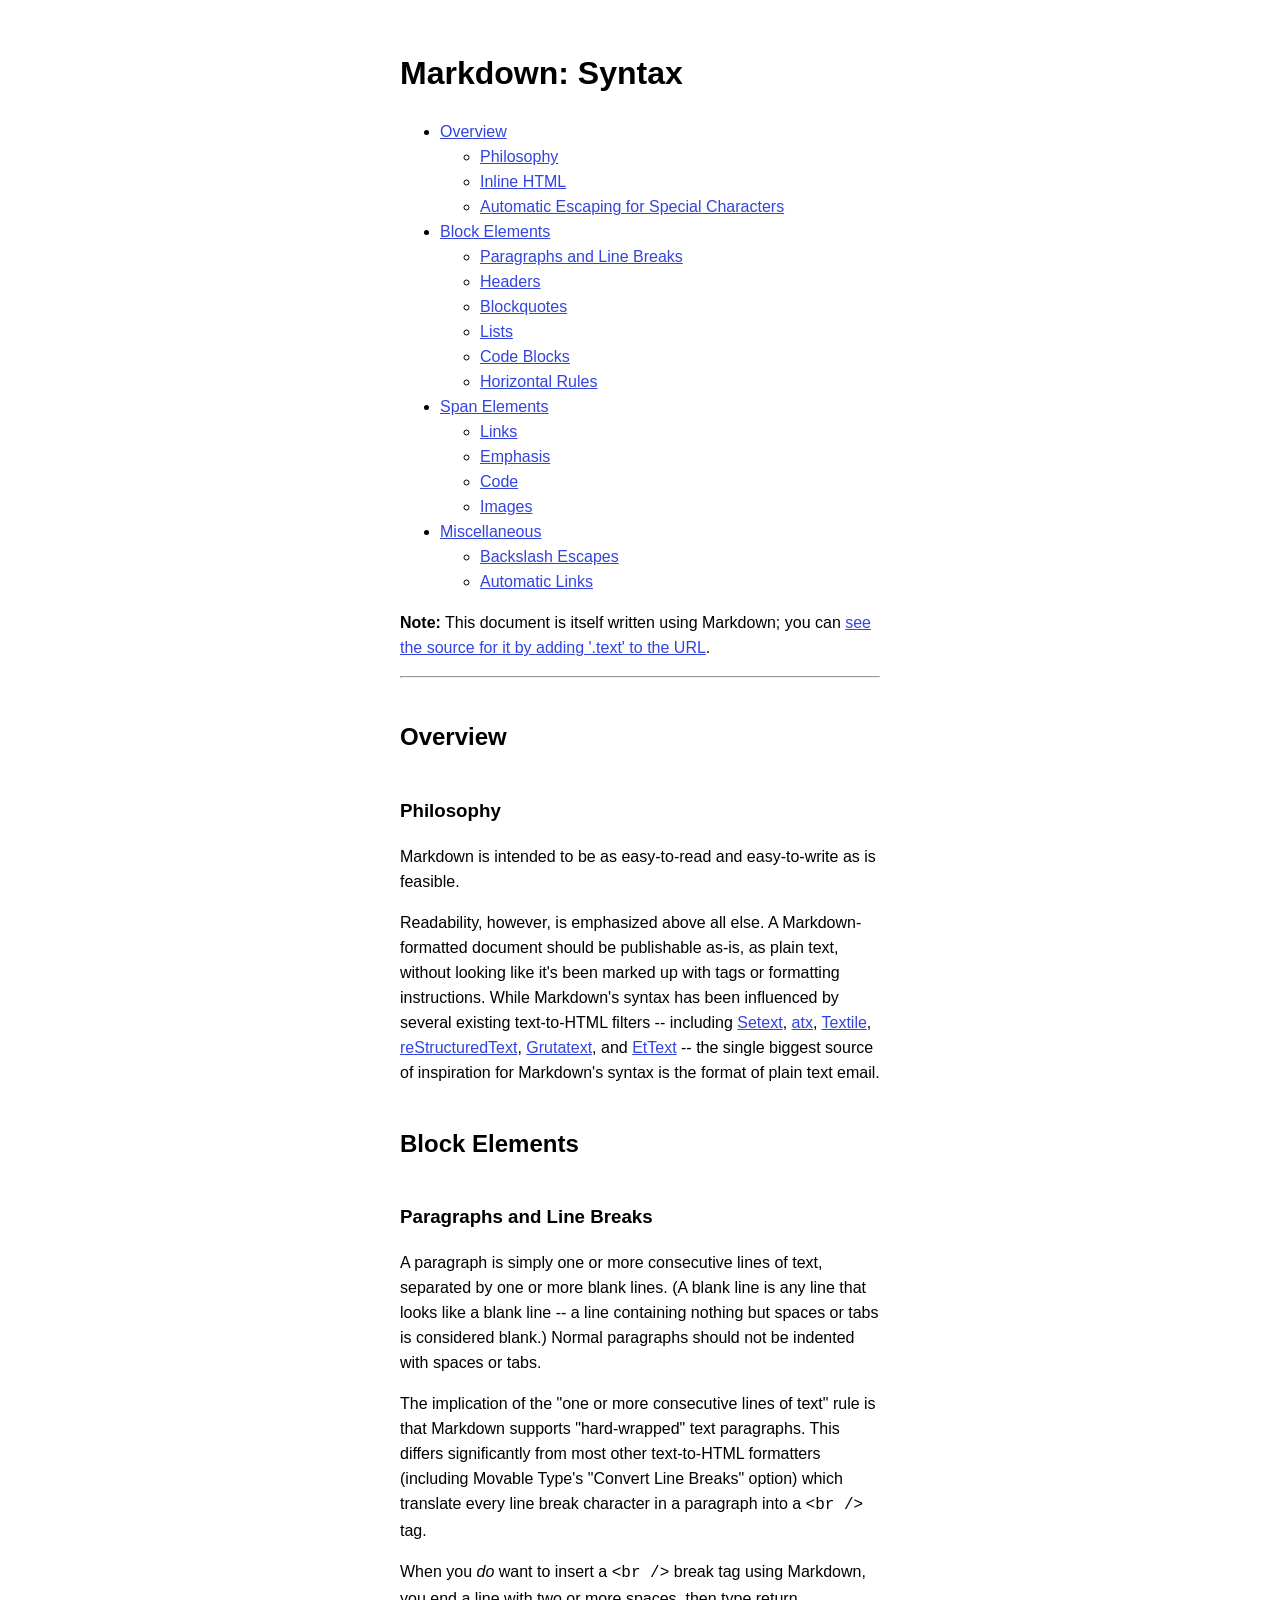
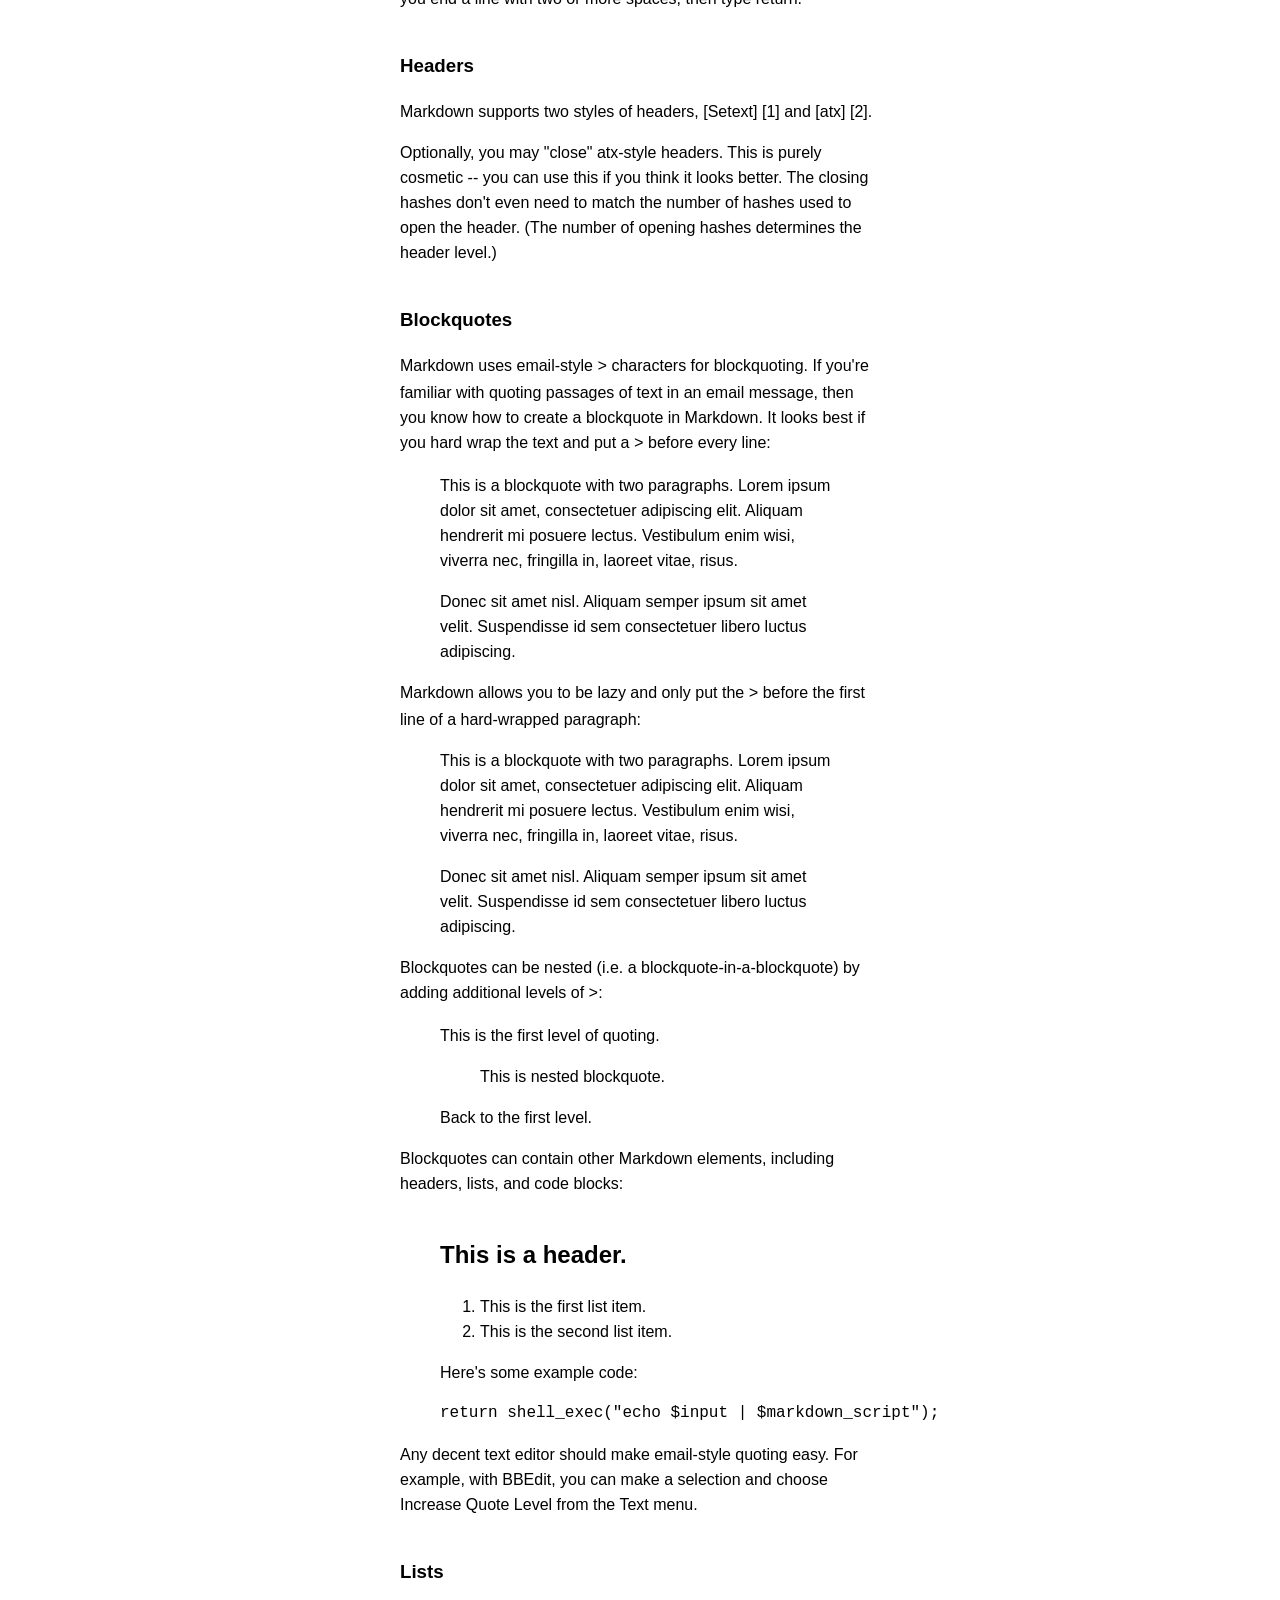
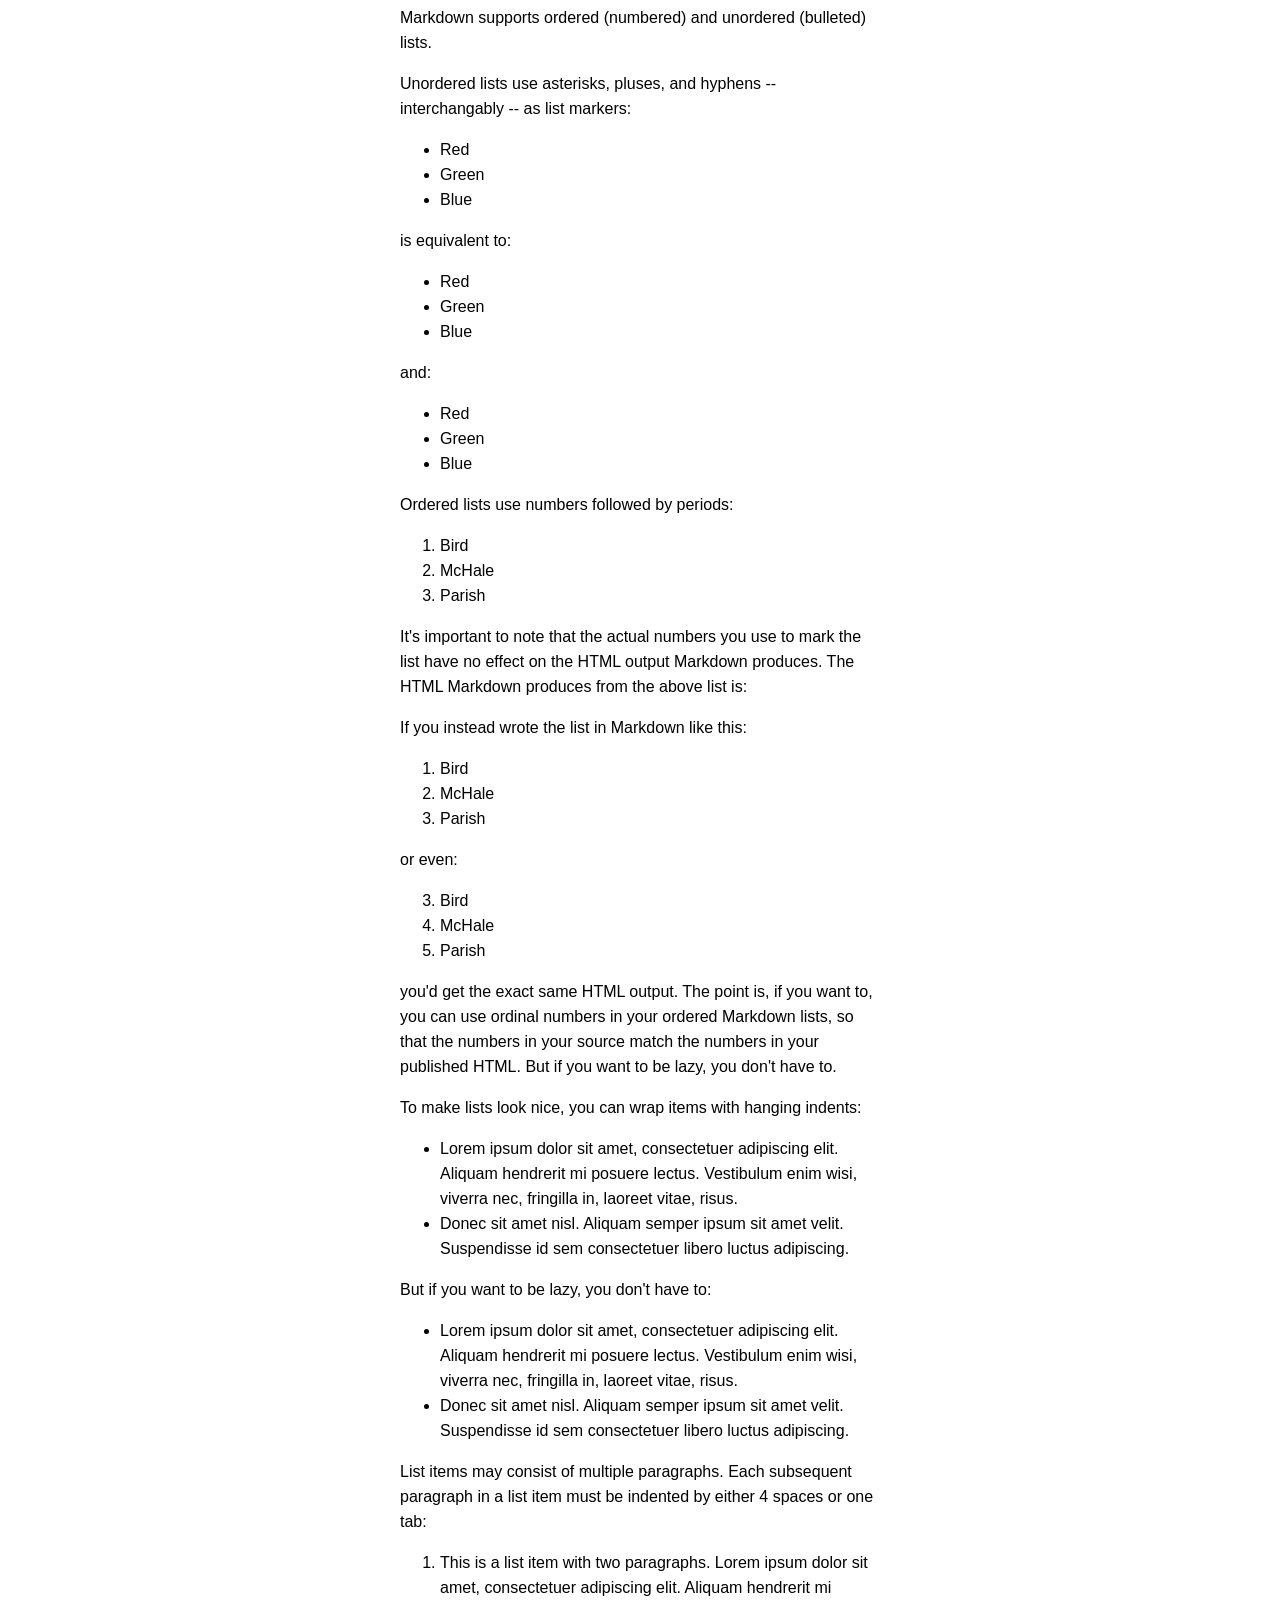
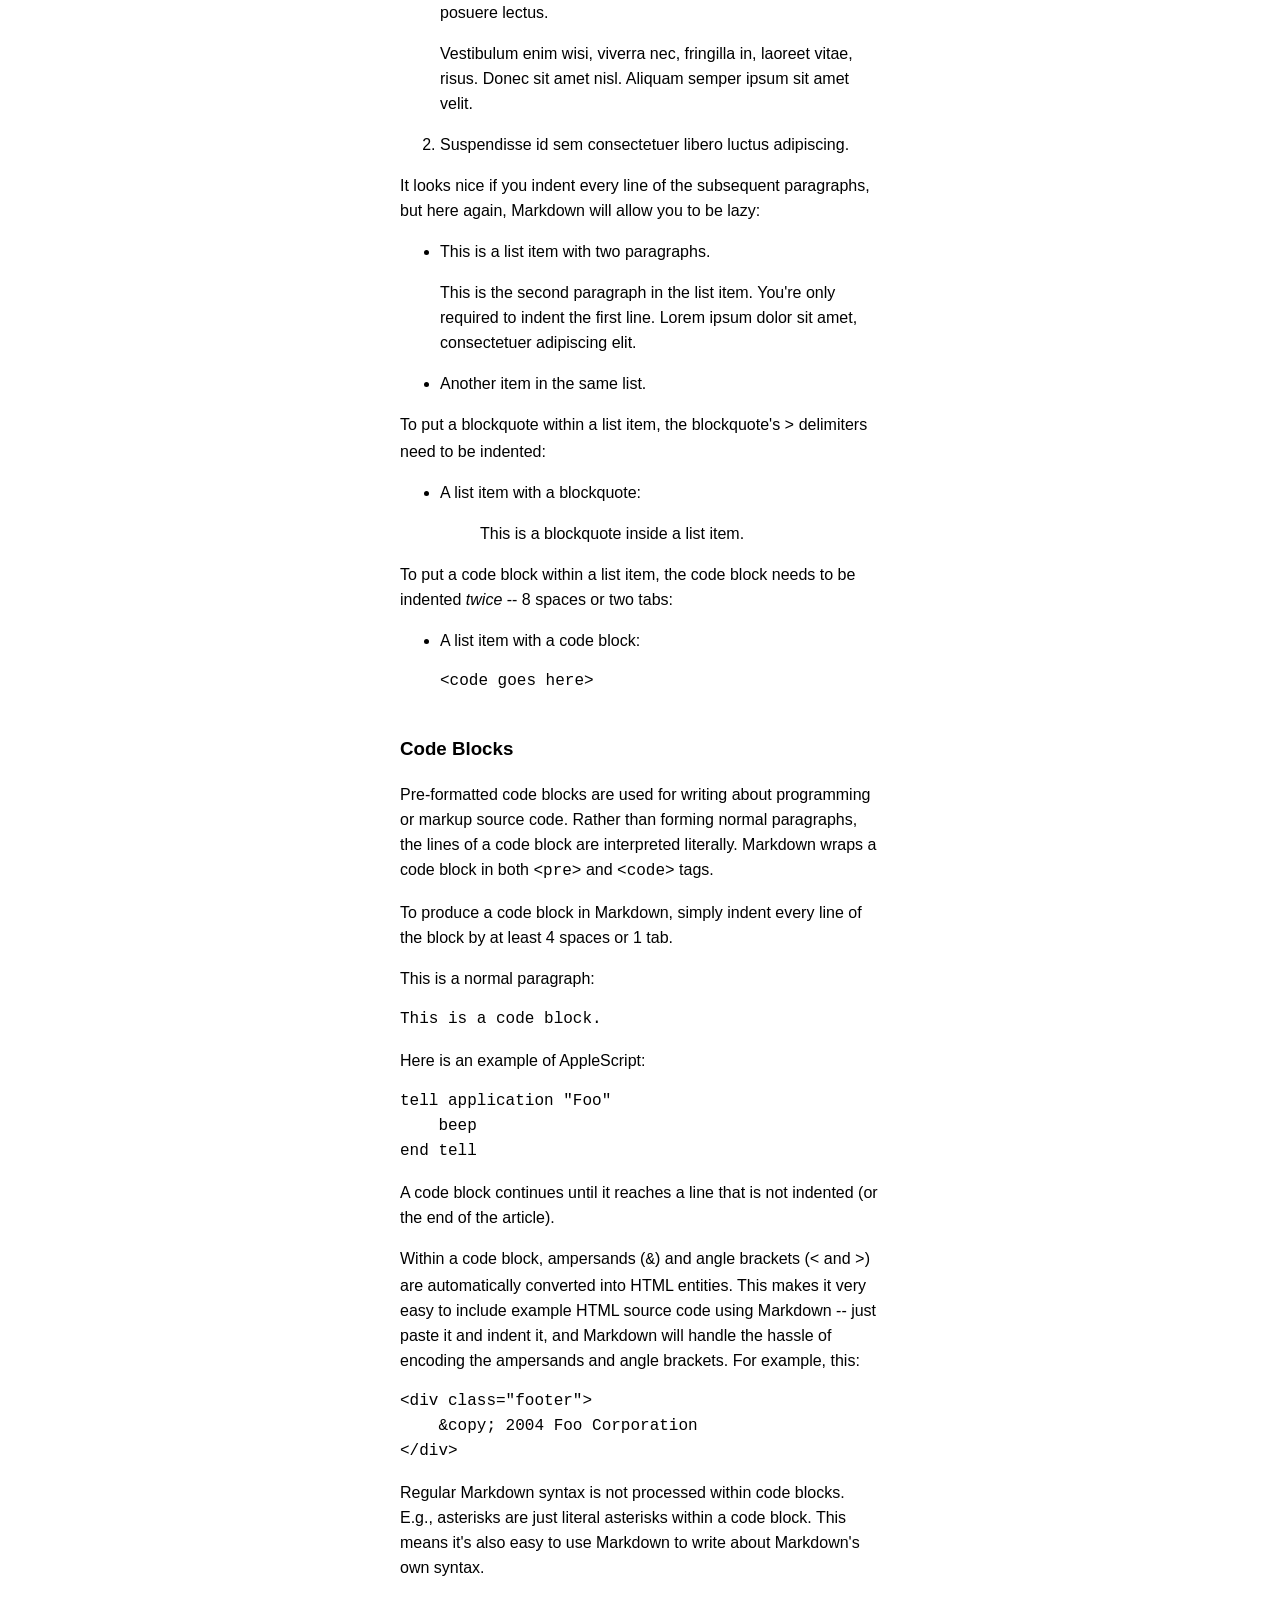
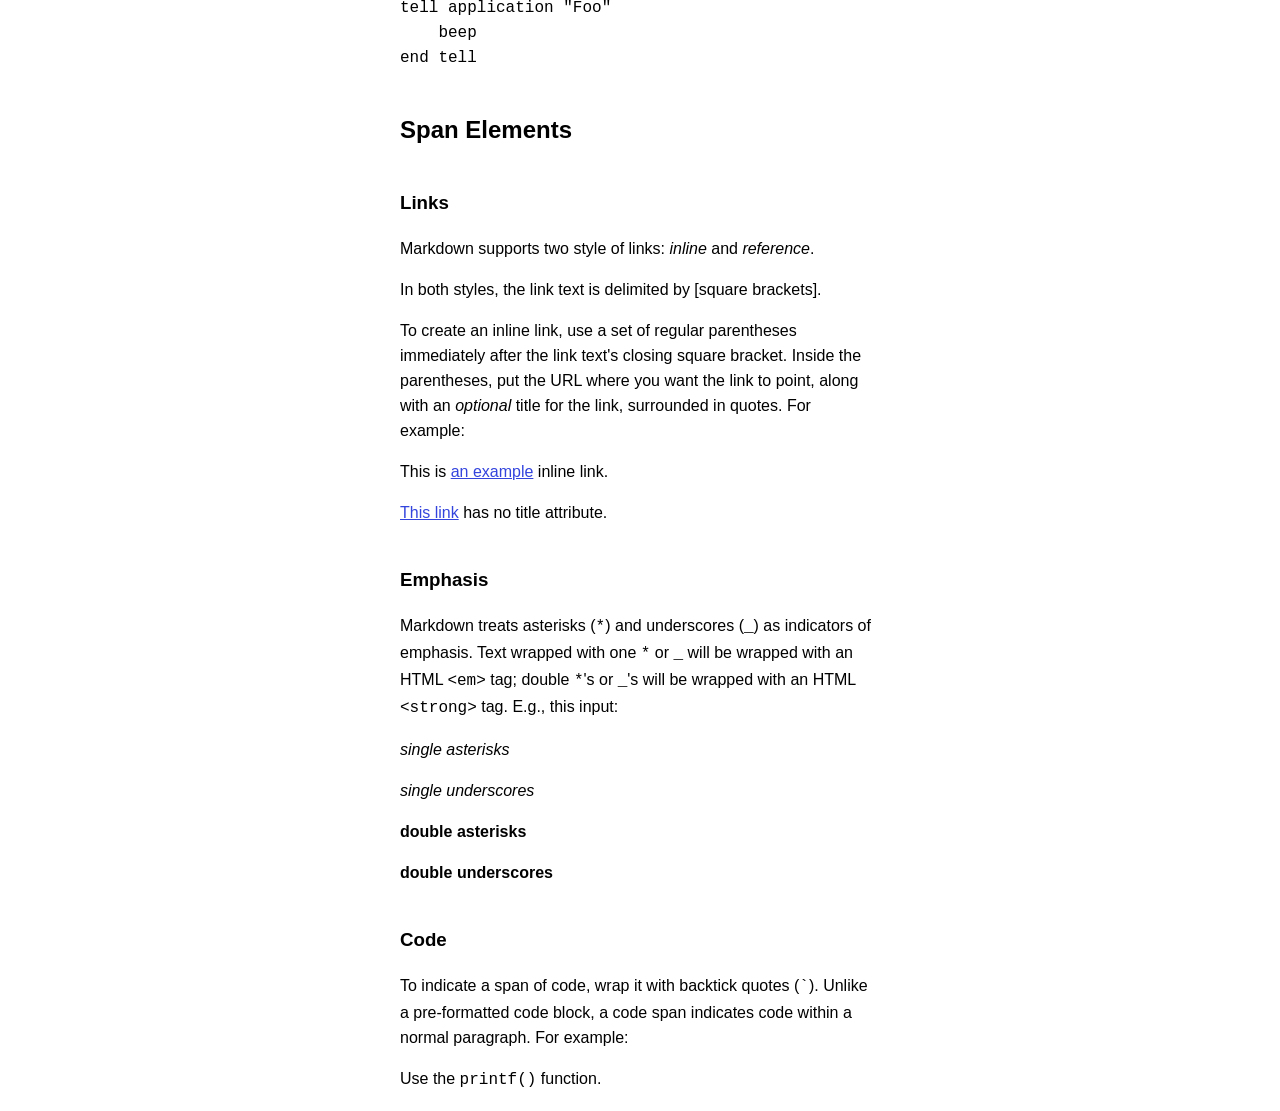
==== index.html @ e4720e9a "Make test document the index" ====
<!doctype html>
<html>
  <head>
    <title>Test</title>
    <link href=normalize.css rel=stylesheet>
    <link href=styles.css rel=stylesheet>
  </head>
  <body>
    <main>
<!--

MIT License

Copyright (c) 2017 Max Stoiber

Permission is hereby granted, free of charge, to any person obtaining a copy
of this software and associated documentation files (the "Software"), to deal
in the Software without restriction, including without limitation the rights
to use, copy, modify, merge, publish, distribute, sublicense, and/or sell
copies of the Software, and to permit persons to whom the Software is
furnished to do so, subject to the following conditions:

The above copyright notice and this permission notice shall be included in all
copies or substantial portions of the Software.

THE SOFTWARE IS PROVIDED "AS IS", WITHOUT WARRANTY OF ANY KIND, EXPRESS OR
IMPLIED, INCLUDING BUT NOT LIMITED TO THE WARRANTIES OF MERCHANTABILITY,
FITNESS FOR A PARTICULAR PURPOSE AND NONINFRINGEMENT. IN NO EVENT SHALL THE
AUTHORS OR COPYRIGHT HOLDERS BE LIABLE FOR ANY CLAIM, DAMAGES OR OTHER
LIABILITY, WHETHER IN AN ACTION OF CONTRACT, TORT OR OTHERWISE, ARISING FROM,
OUT OF OR IN CONNECTION WITH THE SOFTWARE OR THE USE OR OTHER DEALINGS IN THE
SOFTWARE.

-->
<h1>Markdown: Syntax</h1>
<ul>
<li><a href="#overview">Overview</a>
<ul>
<li><a href="#philosophy">Philosophy</a></li>
<li><a href="#html">Inline HTML</a></li>
<li><a href="#autoescape">Automatic Escaping for Special Characters</a></li>
</ul>
</li>
<li><a href="#block">Block Elements</a>
<ul>
<li><a href="#p">Paragraphs and Line Breaks</a></li>
<li><a href="#header">Headers</a></li>
<li><a href="#blockquote">Blockquotes</a></li>
<li><a href="#list">Lists</a></li>
<li><a href="#precode">Code Blocks</a></li>
<li><a href="#hr">Horizontal Rules</a></li>
</ul>
</li>
<li><a href="#span">Span Elements</a>
<ul>
<li><a href="#link">Links</a></li>
<li><a href="#em">Emphasis</a></li>
<li><a href="#code">Code</a></li>
<li><a href="#img">Images</a></li>
</ul>
</li>
<li><a href="#misc">Miscellaneous</a>
<ul>
<li><a href="#backslash">Backslash Escapes</a></li>
<li><a href="#autolink">Automatic Links</a></li>
</ul>
</li>
</ul>
<p><strong>Note:</strong> This document is itself written using Markdown; you
can <a href="/projects/markdown/syntax.text">see the source for it by adding '.text' to the URL</a>.</p>
<hr />
<h2>Overview</h2>
<h3>Philosophy</h3>
<p>Markdown is intended to be as easy-to-read and easy-to-write as is feasible.</p>
<p>Readability, however, is emphasized above all else. A Markdown-formatted
document should be publishable as-is, as plain text, without looking
like it's been marked up with tags or formatting instructions. While
Markdown's syntax has been influenced by several existing text-to-HTML
filters -- including <a href="http://docutils.sourceforge.net/mirror/setext.html">Setext</a>, <a href="http://www.aaronsw.com/2002/atx/">atx</a>, <a href="http://textism.com/tools/textile/">Textile</a>, <a href="http://docutils.sourceforge.net/rst.html">reStructuredText</a>,
<a href="http://www.triptico.com/software/grutatxt.html">Grutatext</a>, and <a href="http://ettext.taint.org/doc/">EtText</a> -- the single biggest source of
inspiration for Markdown's syntax is the format of plain text email.</p>
<h2>Block Elements</h2>
<h3>Paragraphs and Line Breaks</h3>
<p>A paragraph is simply one or more consecutive lines of text, separated
by one or more blank lines. (A blank line is any line that looks like a
blank line -- a line containing nothing but spaces or tabs is considered
blank.) Normal paragraphs should not be indented with spaces or tabs.</p>
<p>The implication of the &quot;one or more consecutive lines of text&quot; rule is
that Markdown supports &quot;hard-wrapped&quot; text paragraphs. This differs
significantly from most other text-to-HTML formatters (including Movable
Type's &quot;Convert Line Breaks&quot; option) which translate every line break
character in a paragraph into a <code>&lt;br /&gt;</code> tag.</p>
<p>When you <em>do</em> want to insert a <code>&lt;br /&gt;</code> break tag using Markdown, you
end a line with two or more spaces, then type return.</p>
<h3>Headers</h3>
<p>Markdown supports two styles of headers, [Setext] [1] and [atx] [2].</p>
<p>Optionally, you may &quot;close&quot; atx-style headers. This is purely
cosmetic -- you can use this if you think it looks better. The
closing hashes don't even need to match the number of hashes
used to open the header. (The number of opening hashes
determines the header level.)</p>
<h3>Blockquotes</h3>
<p>Markdown uses email-style <code>&gt;</code> characters for blockquoting. If you're
familiar with quoting passages of text in an email message, then you
know how to create a blockquote in Markdown. It looks best if you hard
wrap the text and put a <code>&gt;</code> before every line:</p>
<blockquote>
<p>This is a blockquote with two paragraphs. Lorem ipsum dolor sit amet,
consectetuer adipiscing elit. Aliquam hendrerit mi posuere lectus.
Vestibulum enim wisi, viverra nec, fringilla in, laoreet vitae, risus.</p>
<p>Donec sit amet nisl. Aliquam semper ipsum sit amet velit. Suspendisse
id sem consectetuer libero luctus adipiscing.</p>
</blockquote>
<p>Markdown allows you to be lazy and only put the <code>&gt;</code> before the first
line of a hard-wrapped paragraph:</p>
<blockquote>
<p>This is a blockquote with two paragraphs. Lorem ipsum dolor sit amet,
consectetuer adipiscing elit. Aliquam hendrerit mi posuere lectus.
Vestibulum enim wisi, viverra nec, fringilla in, laoreet vitae, risus.</p>
</blockquote>
<blockquote>
<p>Donec sit amet nisl. Aliquam semper ipsum sit amet velit. Suspendisse
id sem consectetuer libero luctus adipiscing.</p>
</blockquote>
<p>Blockquotes can be nested (i.e. a blockquote-in-a-blockquote) by
adding additional levels of <code>&gt;</code>:</p>
<blockquote>
<p>This is the first level of quoting.</p>
<blockquote>
<p>This is nested blockquote.</p>
</blockquote>
<p>Back to the first level.</p>
</blockquote>
<p>Blockquotes can contain other Markdown elements, including headers, lists,
and code blocks:</p>
<blockquote>
<h2>This is a header.</h2>
<ol>
<li>This is the first list item.</li>
<li>This is the second list item.</li>
</ol>
<p>Here's some example code:</p>
<pre><code>return shell_exec(&quot;echo $input | $markdown_script&quot;);
</code></pre>
</blockquote>
<p>Any decent text editor should make email-style quoting easy. For
example, with BBEdit, you can make a selection and choose Increase
Quote Level from the Text menu.</p>
<h3>Lists</h3>
<p>Markdown supports ordered (numbered) and unordered (bulleted) lists.</p>
<p>Unordered lists use asterisks, pluses, and hyphens -- interchangably
-- as list markers:</p>
<ul>
<li>Red</li>
<li>Green</li>
<li>Blue</li>
</ul>
<p>is equivalent to:</p>
<ul>
<li>Red</li>
<li>Green</li>
<li>Blue</li>
</ul>
<p>and:</p>
<ul>
<li>Red</li>
<li>Green</li>
<li>Blue</li>
</ul>
<p>Ordered lists use numbers followed by periods:</p>
<ol>
<li>Bird</li>
<li>McHale</li>
<li>Parish</li>
</ol>
<p>It's important to note that the actual numbers you use to mark the
list have no effect on the HTML output Markdown produces. The HTML
Markdown produces from the above list is:</p>
<p>If you instead wrote the list in Markdown like this:</p>
<ol>
<li>Bird</li>
<li>McHale</li>
<li>Parish</li>
</ol>
<p>or even:</p>
<ol start="3">
<li>Bird</li>
<li>McHale</li>
<li>Parish</li>
</ol>
<p>you'd get the exact same HTML output. The point is, if you want to,
you can use ordinal numbers in your ordered Markdown lists, so that
the numbers in your source match the numbers in your published HTML.
But if you want to be lazy, you don't have to.</p>
<p>To make lists look nice, you can wrap items with hanging indents:</p>
<ul>
<li>Lorem ipsum dolor sit amet, consectetuer adipiscing elit.
Aliquam hendrerit mi posuere lectus. Vestibulum enim wisi,
viverra nec, fringilla in, laoreet vitae, risus.</li>
<li>Donec sit amet nisl. Aliquam semper ipsum sit amet velit.
Suspendisse id sem consectetuer libero luctus adipiscing.</li>
</ul>
<p>But if you want to be lazy, you don't have to:</p>
<ul>
<li>Lorem ipsum dolor sit amet, consectetuer adipiscing elit.
Aliquam hendrerit mi posuere lectus. Vestibulum enim wisi,
viverra nec, fringilla in, laoreet vitae, risus.</li>
<li>Donec sit amet nisl. Aliquam semper ipsum sit amet velit.
Suspendisse id sem consectetuer libero luctus adipiscing.</li>
</ul>
<p>List items may consist of multiple paragraphs. Each subsequent
paragraph in a list item must be indented by either 4 spaces
or one tab:</p>
<ol>
<li>
<p>This is a list item with two paragraphs. Lorem ipsum dolor
sit amet, consectetuer adipiscing elit. Aliquam hendrerit
mi posuere lectus.</p>
<p>Vestibulum enim wisi, viverra nec, fringilla in, laoreet
vitae, risus. Donec sit amet nisl. Aliquam semper ipsum
sit amet velit.</p>
</li>
<li>
<p>Suspendisse id sem consectetuer libero luctus adipiscing.</p>
</li>
</ol>
<p>It looks nice if you indent every line of the subsequent
paragraphs, but here again, Markdown will allow you to be
lazy:</p>
<ul>
<li>
<p>This is a list item with two paragraphs.</p>
<p>This is the second paragraph in the list item. You're
only required to indent the first line. Lorem ipsum dolor
sit amet, consectetuer adipiscing elit.</p>
</li>
<li>
<p>Another item in the same list.</p>
</li>
</ul>
<p>To put a blockquote within a list item, the blockquote's <code>&gt;</code>
delimiters need to be indented:</p>
<ul>
<li>
<p>A list item with a blockquote:</p>
<blockquote>
<p>This is a blockquote
inside a list item.</p>
</blockquote>
</li>
</ul>
<p>To put a code block within a list item, the code block needs
to be indented <em>twice</em> -- 8 spaces or two tabs:</p>
<ul>
<li>
<p>A list item with a code block:</p>
<pre><code>&lt;code goes here&gt;
</code></pre>
</li>
</ul>
<h3>Code Blocks</h3>
<p>Pre-formatted code blocks are used for writing about programming or
markup source code. Rather than forming normal paragraphs, the lines
of a code block are interpreted literally. Markdown wraps a code block
in both <code>&lt;pre&gt;</code> and <code>&lt;code&gt;</code> tags.</p>
<p>To produce a code block in Markdown, simply indent every line of the
block by at least 4 spaces or 1 tab.</p>
<p>This is a normal paragraph:</p>
<pre><code>This is a code block.
</code></pre>
<p>Here is an example of AppleScript:</p>
<pre><code>tell application &quot;Foo&quot;
    beep
end tell
</code></pre>
<p>A code block continues until it reaches a line that is not indented
(or the end of the article).</p>
<p>Within a code block, ampersands (<code>&amp;</code>) and angle brackets (<code>&lt;</code> and <code>&gt;</code>)
are automatically converted into HTML entities. This makes it very
easy to include example HTML source code using Markdown -- just paste
it and indent it, and Markdown will handle the hassle of encoding the
ampersands and angle brackets. For example, this:</p>
<pre><code>&lt;div class=&quot;footer&quot;&gt;
    &amp;copy; 2004 Foo Corporation
&lt;/div&gt;
</code></pre>
<p>Regular Markdown syntax is not processed within code blocks. E.g.,
asterisks are just literal asterisks within a code block. This means
it's also easy to use Markdown to write about Markdown's own syntax.</p>
<pre><code>tell application &quot;Foo&quot;
    beep
end tell
</code></pre>
<h2>Span Elements</h2>
<h3>Links</h3>
<p>Markdown supports two style of links: <em>inline</em> and <em>reference</em>.</p>
<p>In both styles, the link text is delimited by [square brackets].</p>
<p>To create an inline link, use a set of regular parentheses immediately
after the link text's closing square bracket. Inside the parentheses,
put the URL where you want the link to point, along with an <em>optional</em>
title for the link, surrounded in quotes. For example:</p>
<p>This is <a href="http://example.com/">an example</a> inline link.</p>
<p><a href="http://example.net/">This link</a> has no title attribute.</p>
<h3>Emphasis</h3>
<p>Markdown treats asterisks (<code>*</code>) and underscores (<code>_</code>) as indicators of
emphasis. Text wrapped with one <code>*</code> or <code>_</code> will be wrapped with an
HTML <code>&lt;em&gt;</code> tag; double <code>*</code>'s or <code>_</code>'s will be wrapped with an HTML
<code>&lt;strong&gt;</code> tag. E.g., this input:</p>
<p><em>single asterisks</em></p>
<p><em>single underscores</em></p>
<p><strong>double asterisks</strong></p>
<p><strong>double underscores</strong></p>
<h3>Code</h3>
<p>To indicate a span of code, wrap it with backtick quotes (<code>`</code>).
Unlike a pre-formatted code block, a code span indicates code within a
normal paragraph. For example:</p>
<p>Use the <code>printf()</code> function.</p>
    </main>
  </body>
</html>
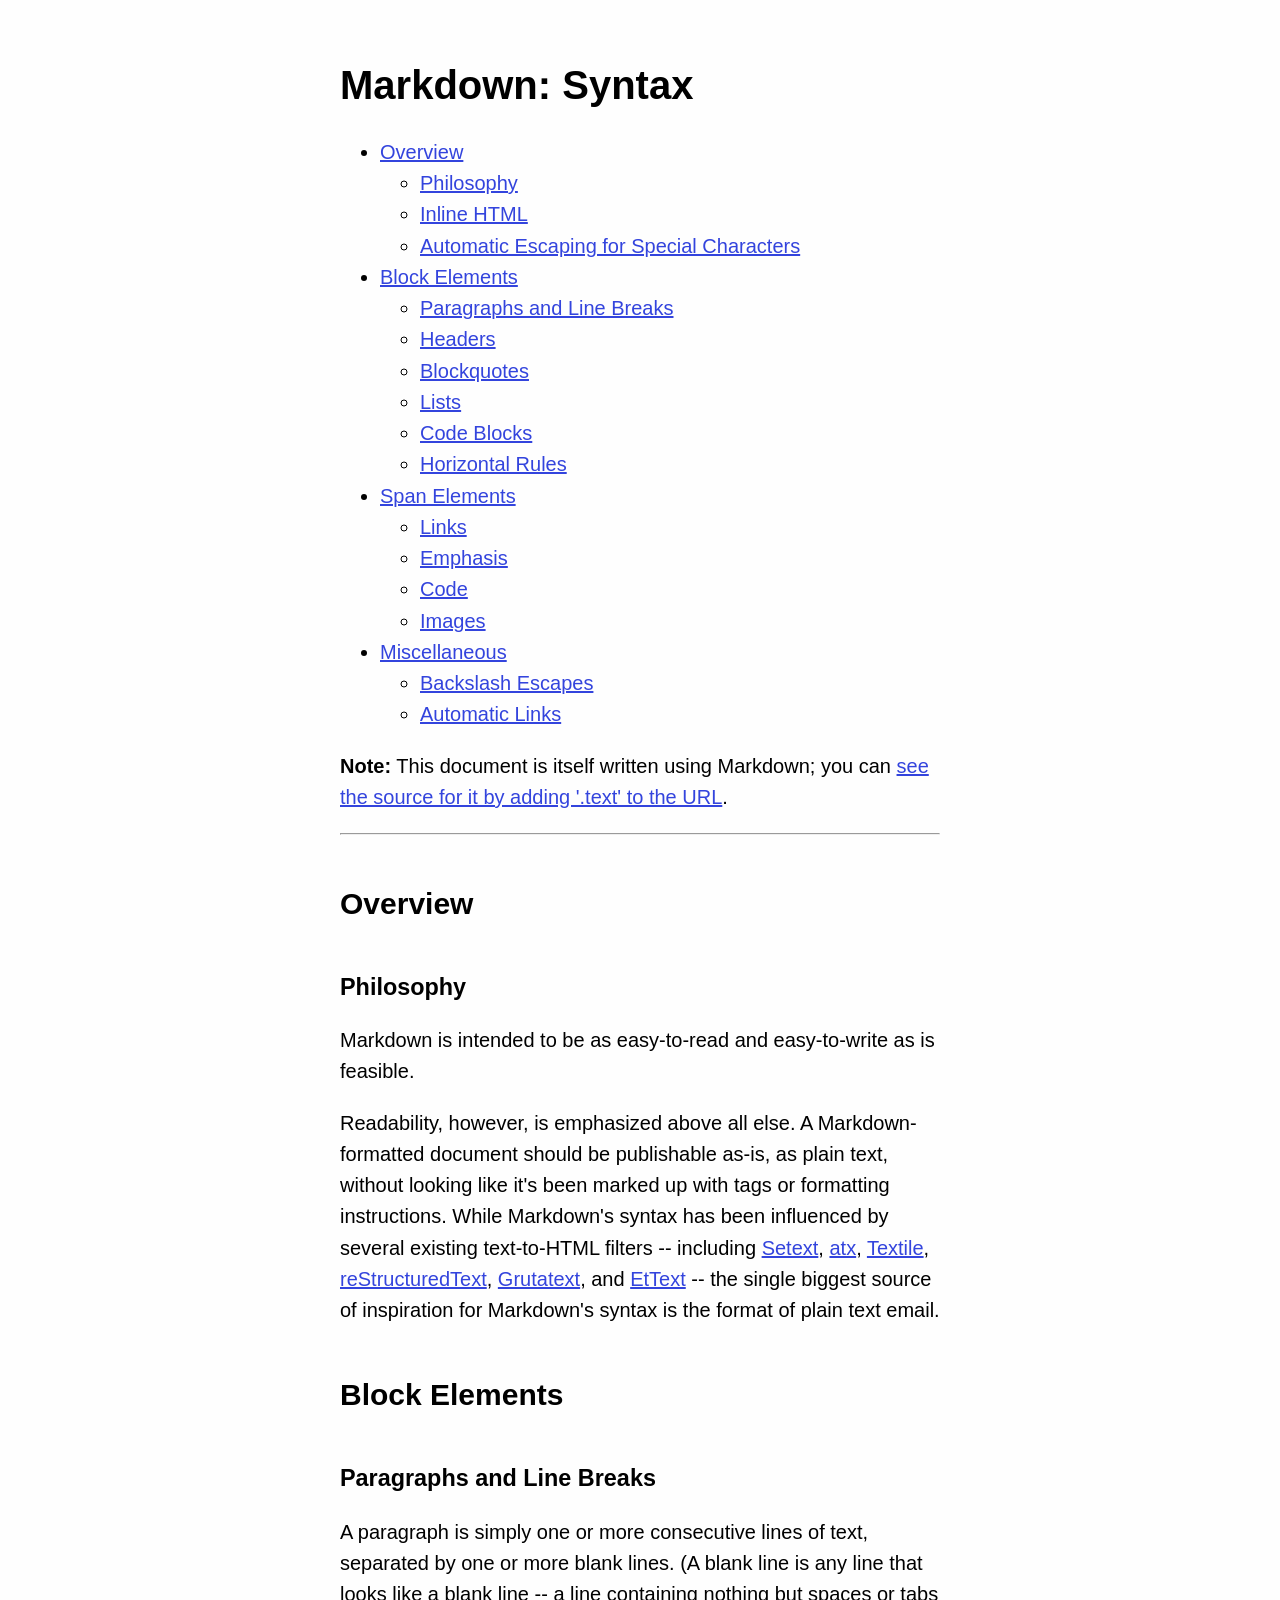
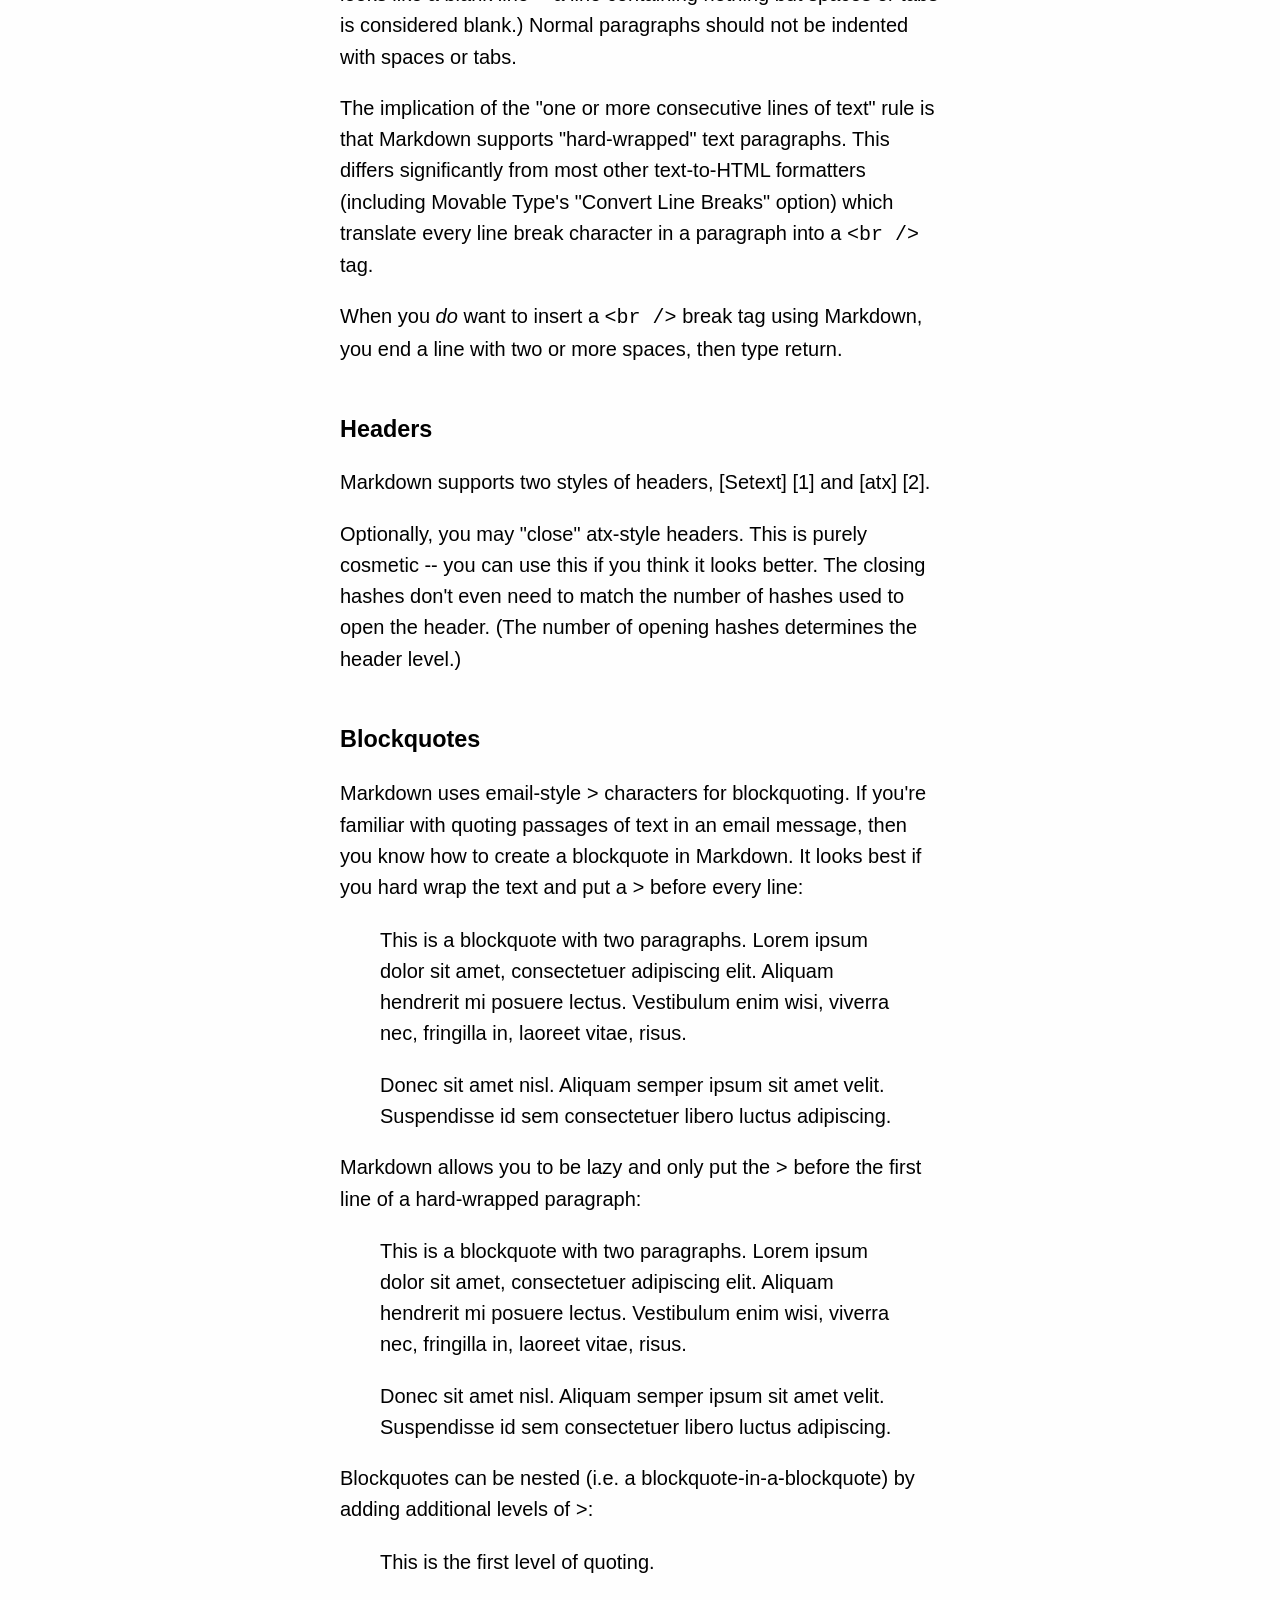
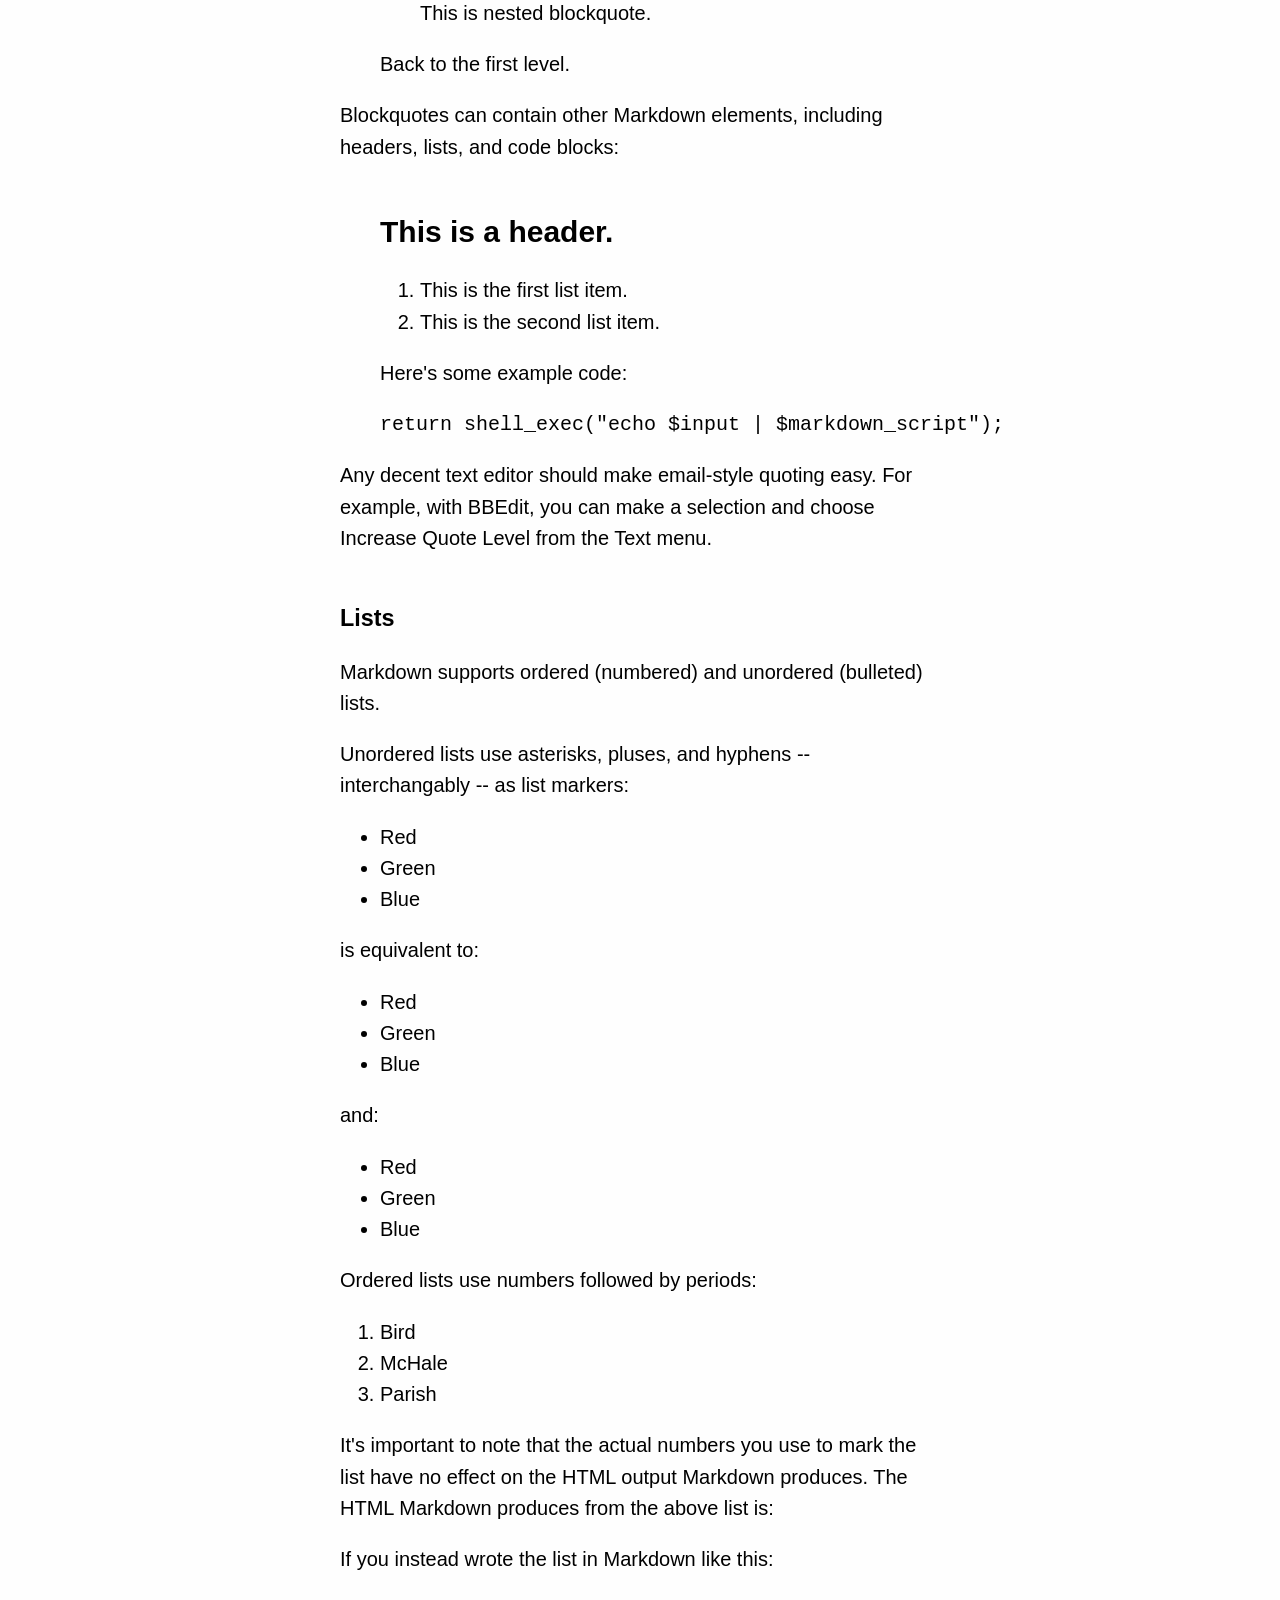
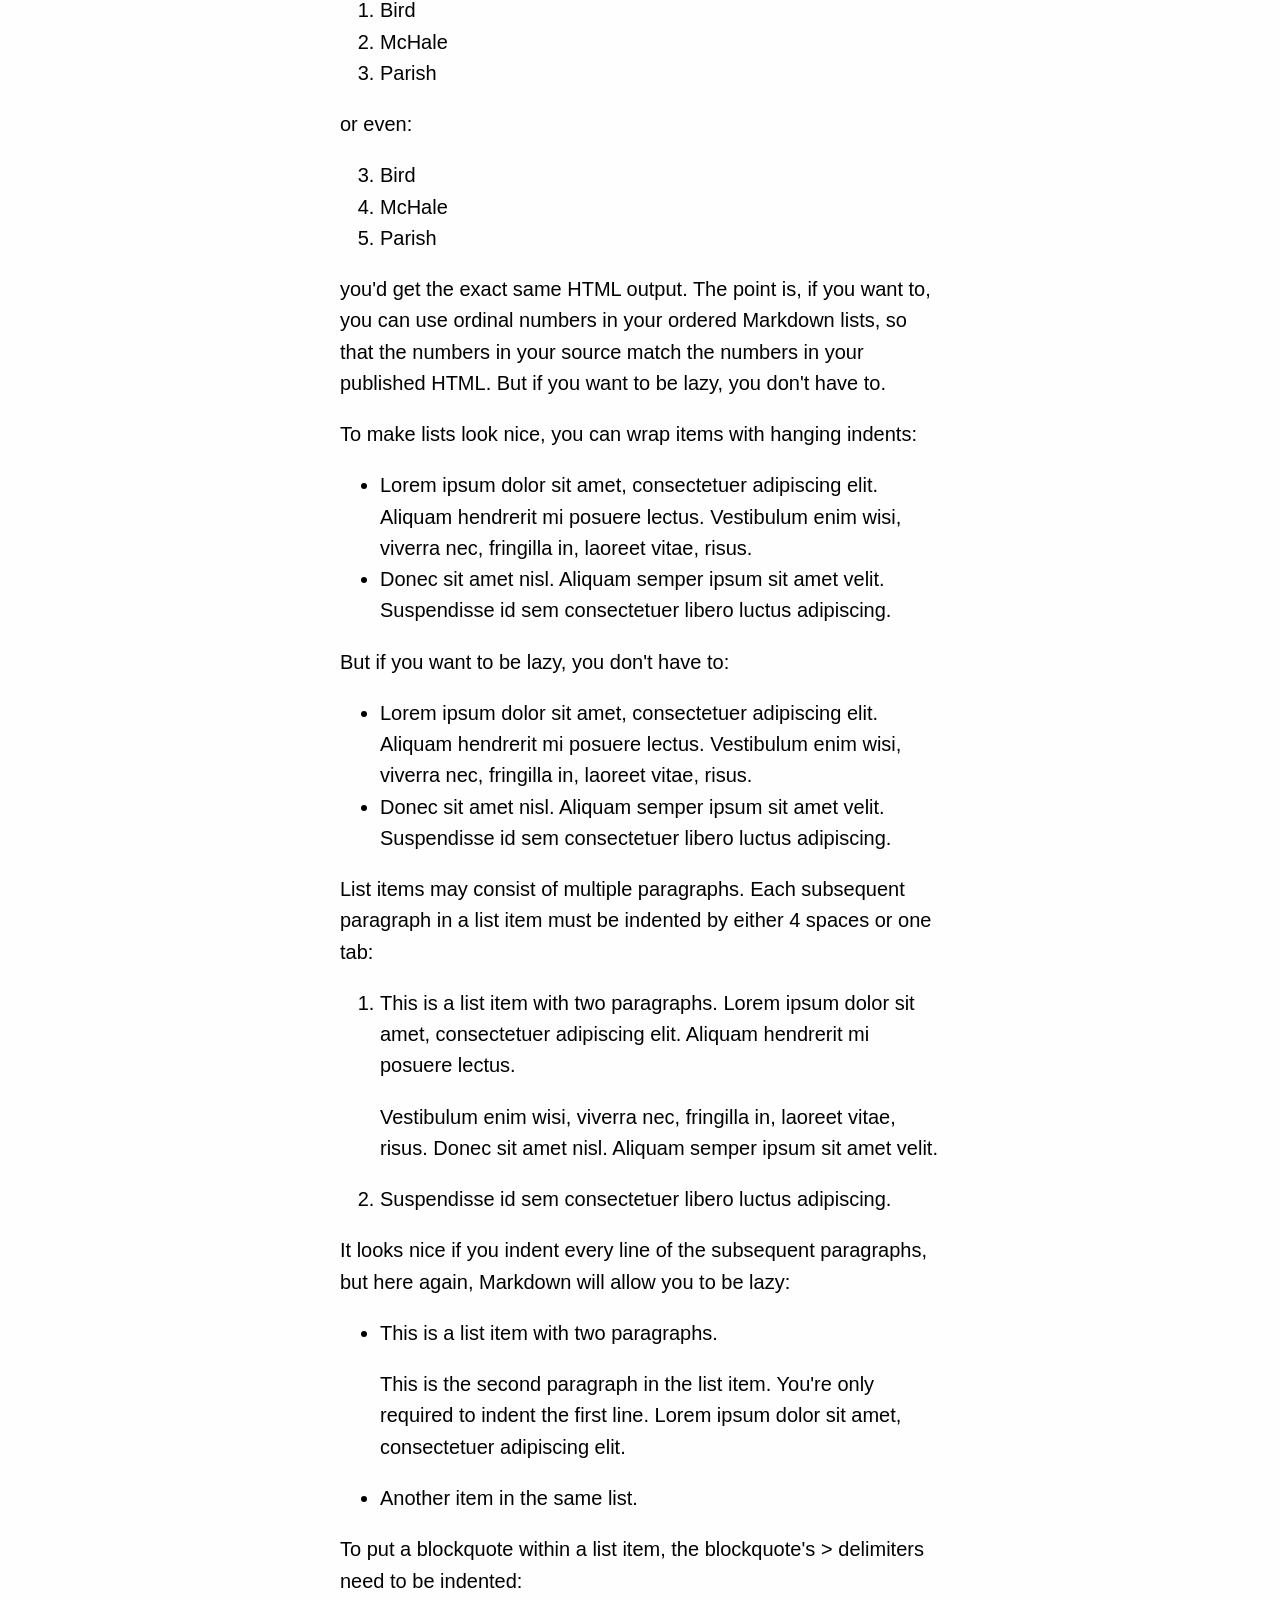
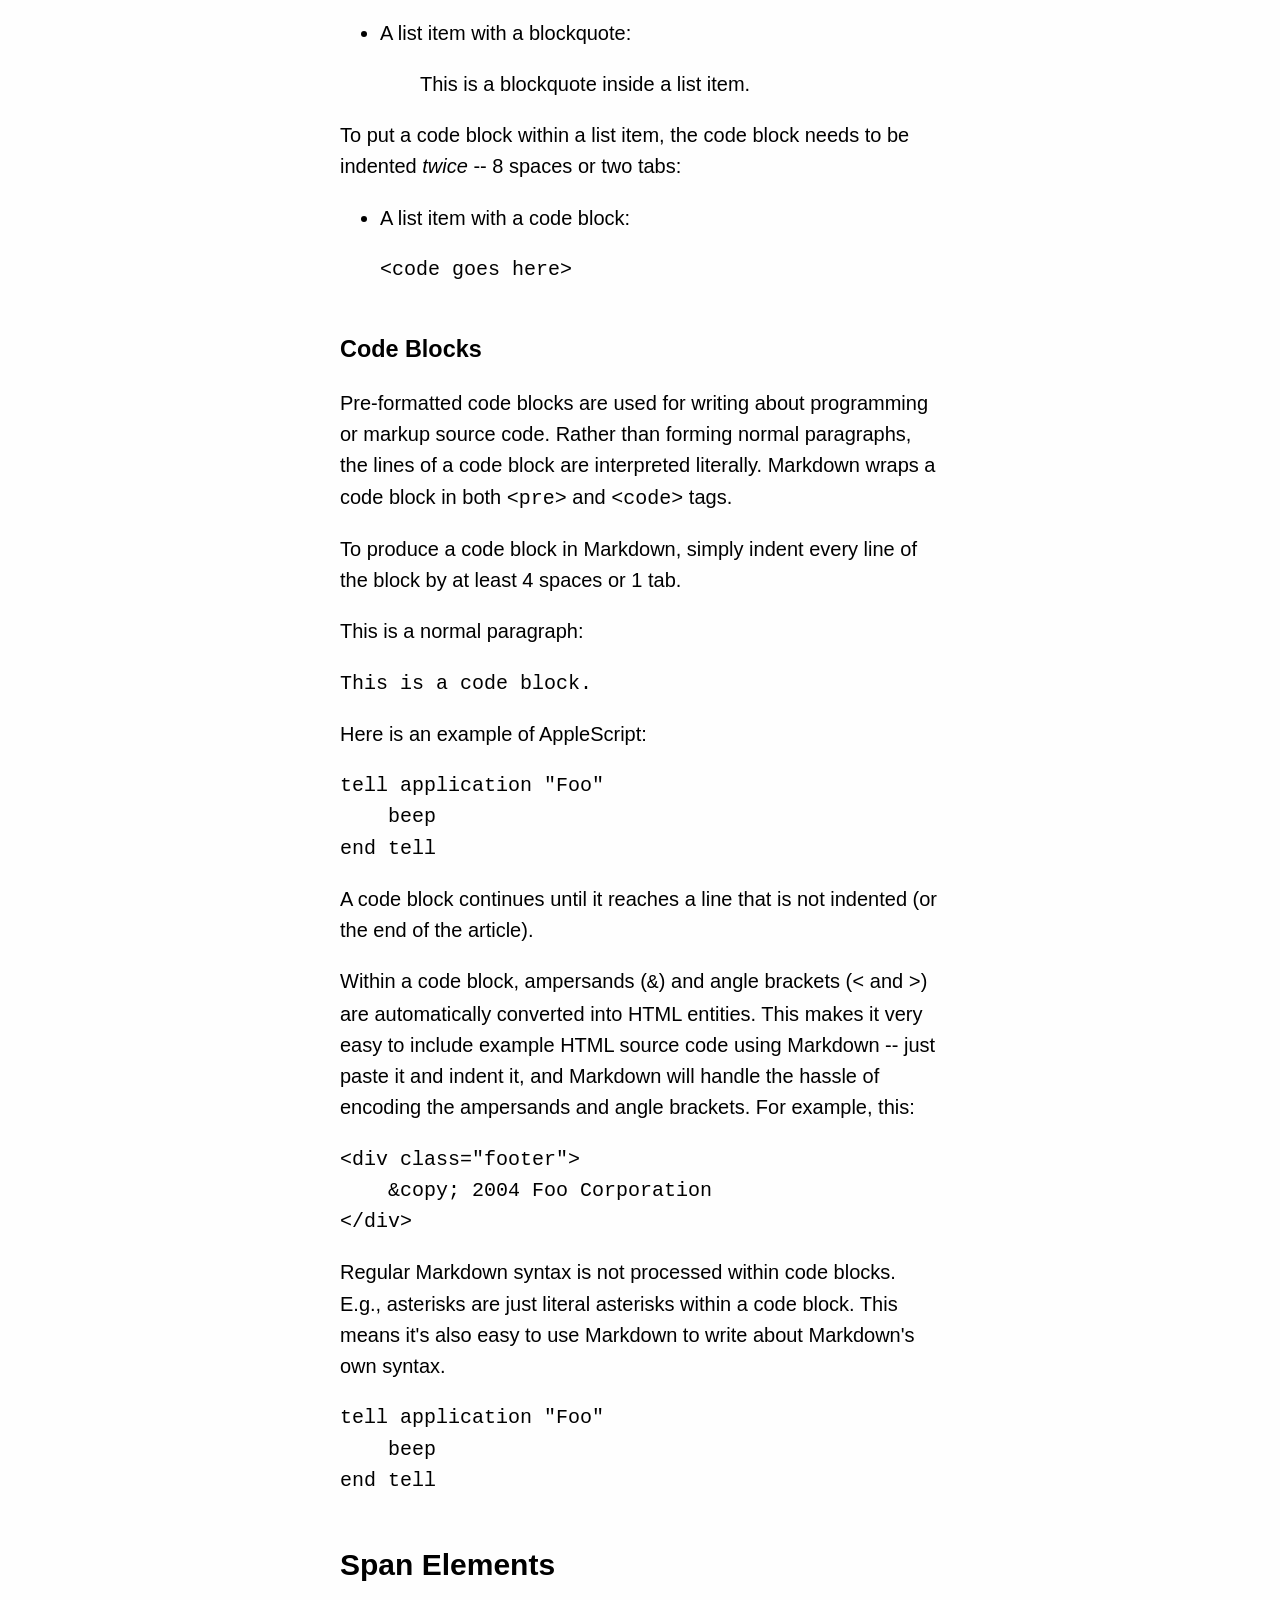
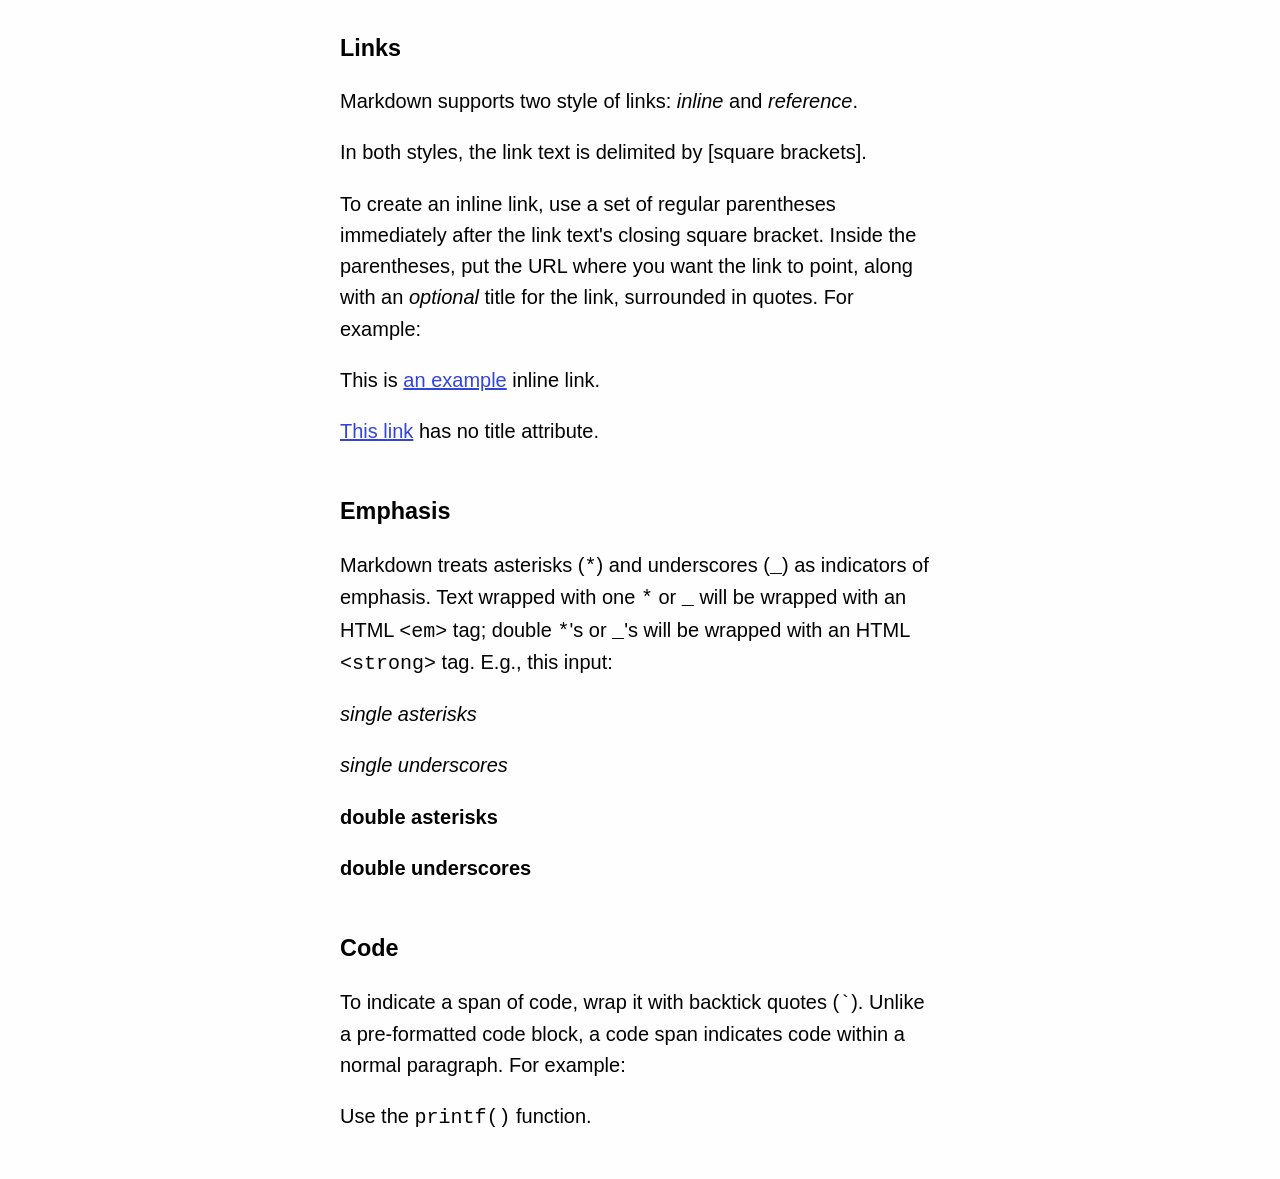
==== commit c368cd67: "Set viewport" ====
--- a/index.html
+++ b/index.html
@@ -2,6 +2,7 @@
 <html>
   <head>
     <title>Test</title>
+    <meta name=viewport content="width=device-width, initial-scale=1">
     <link href=normalize.css rel=stylesheet>
     <link href=styles.css rel=stylesheet>
   </head>
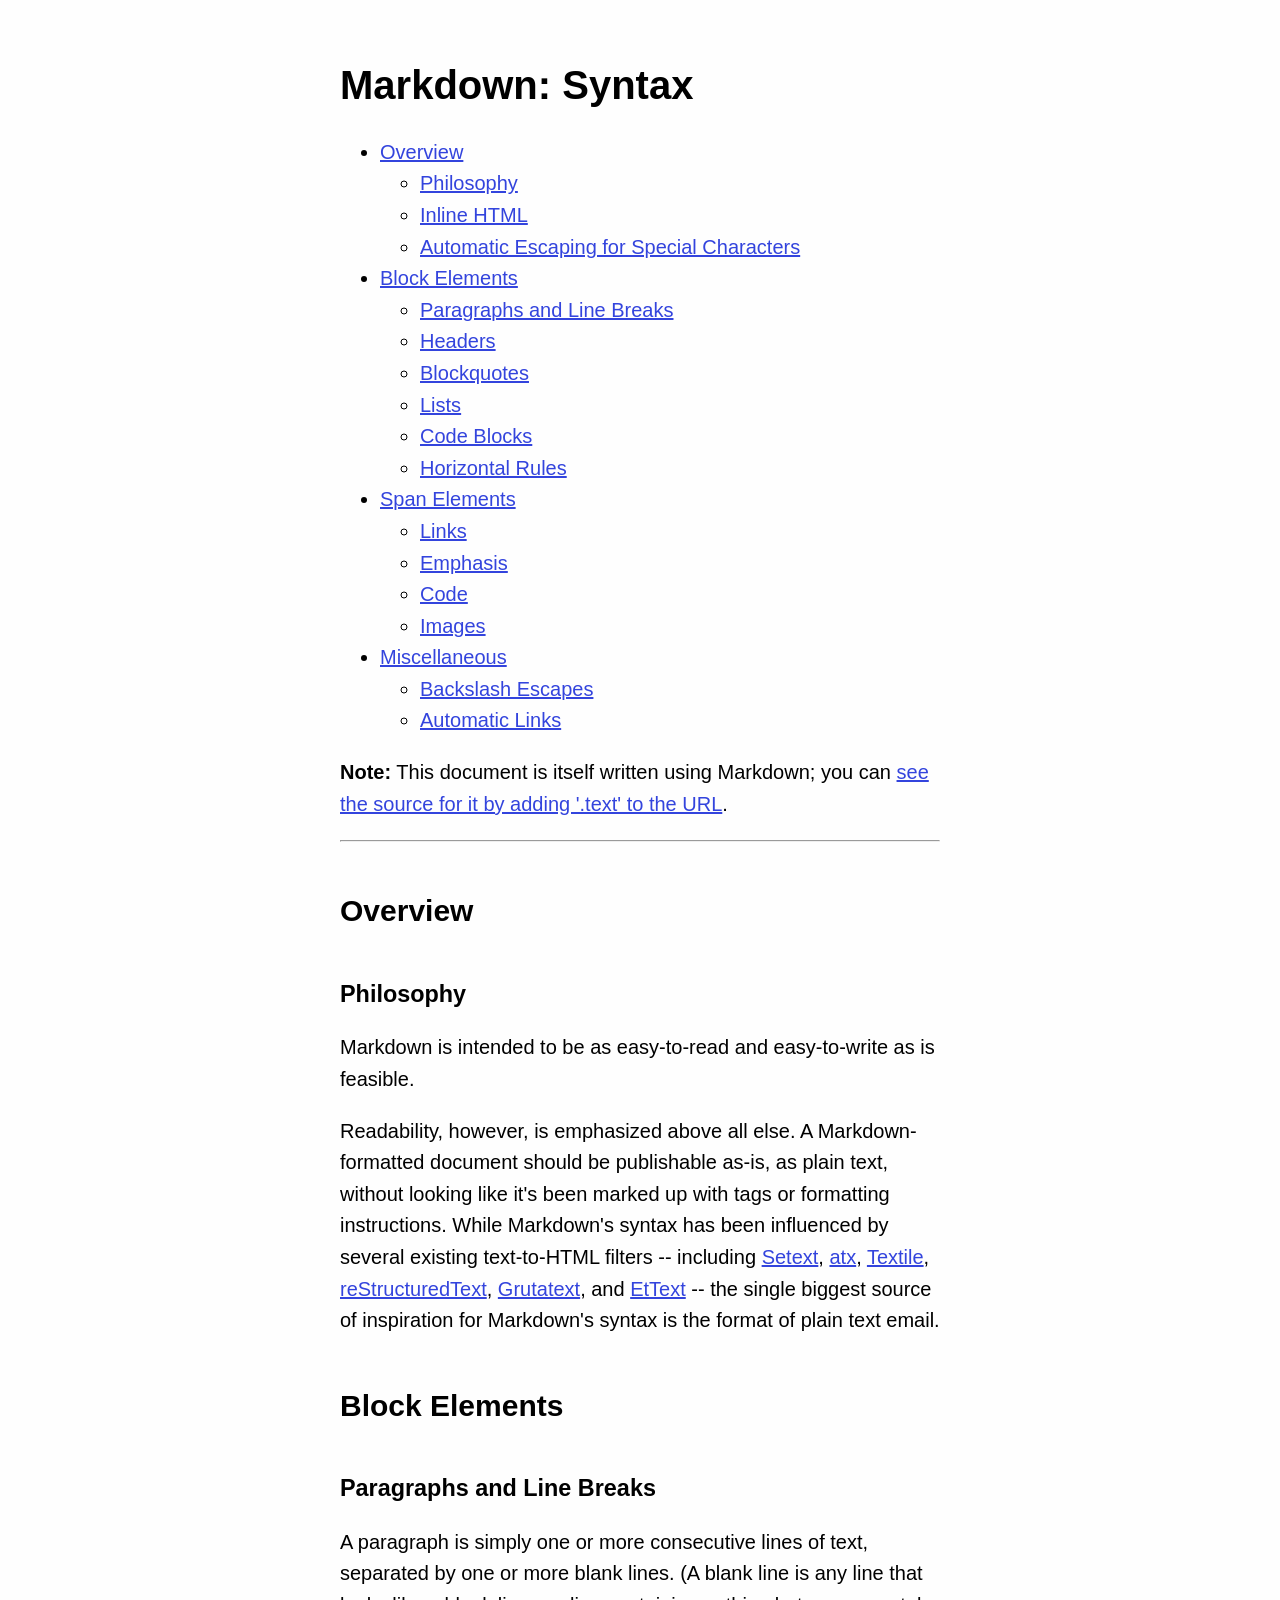
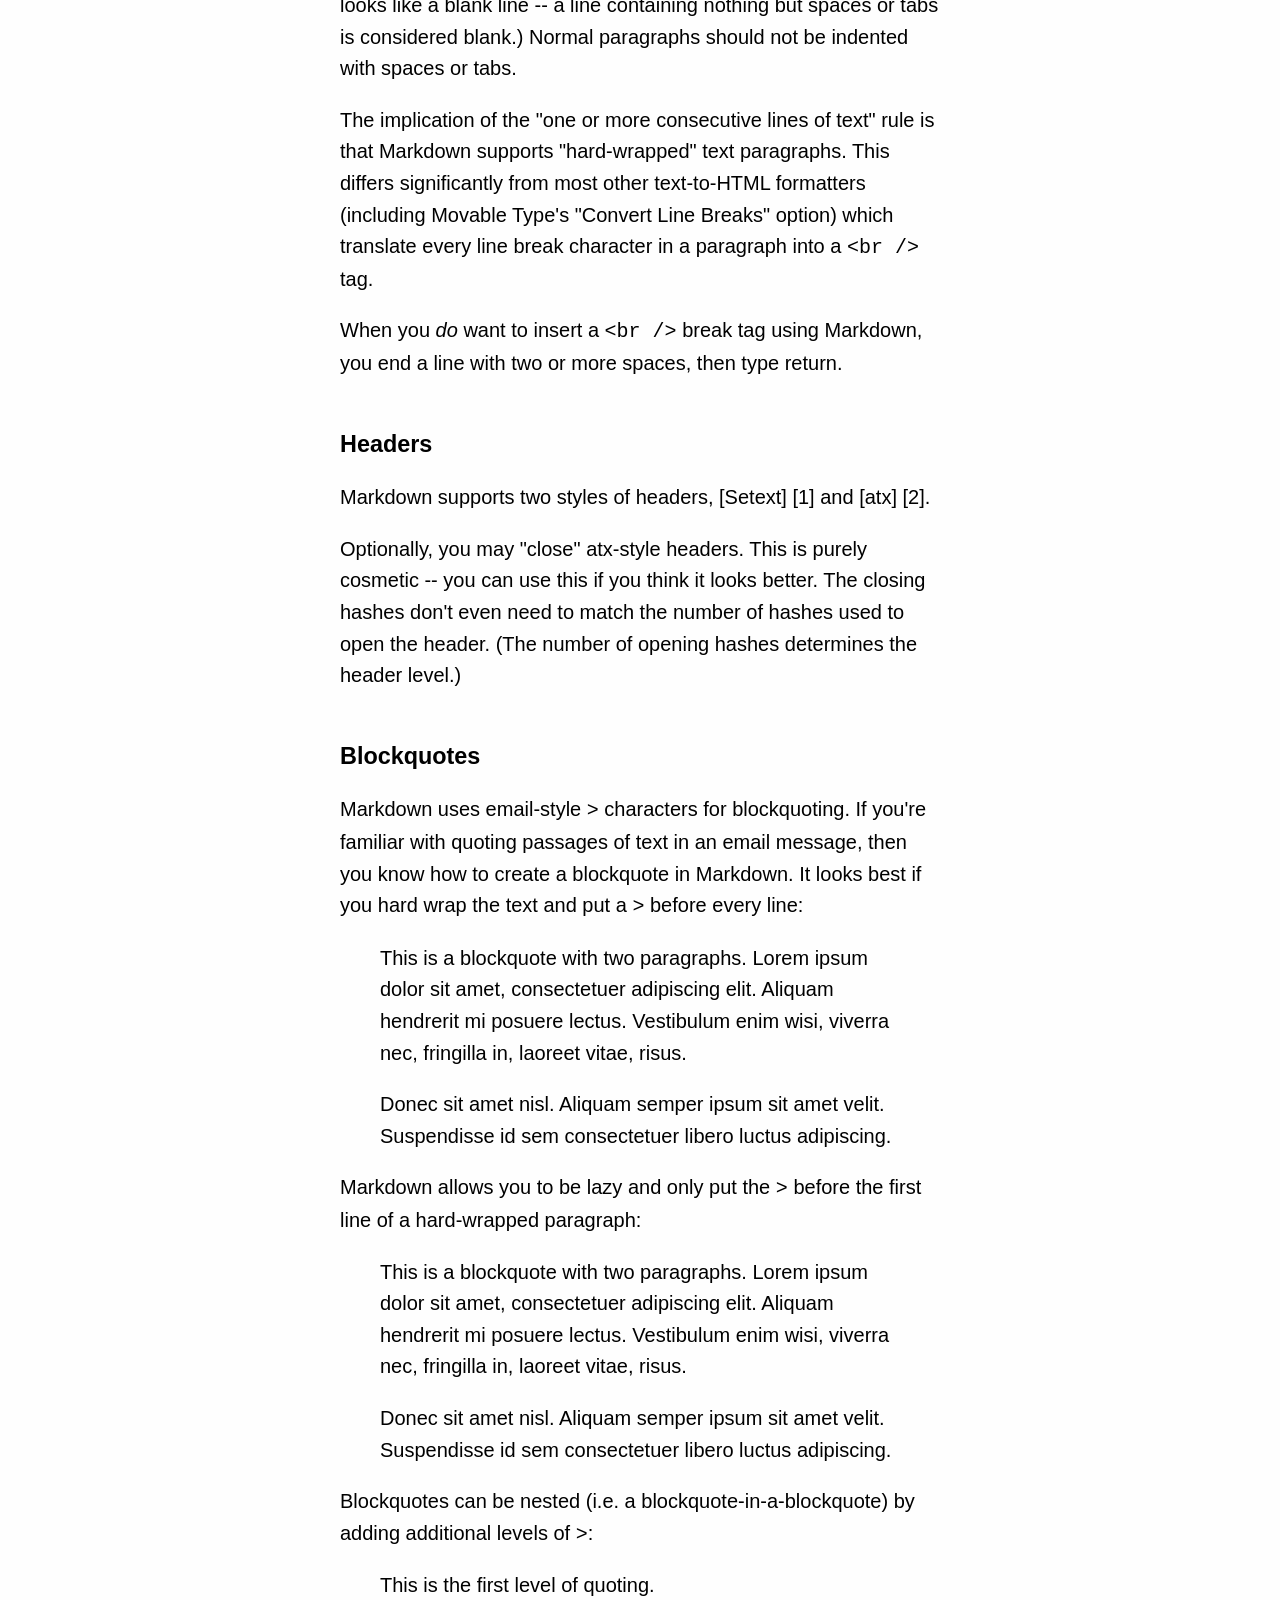
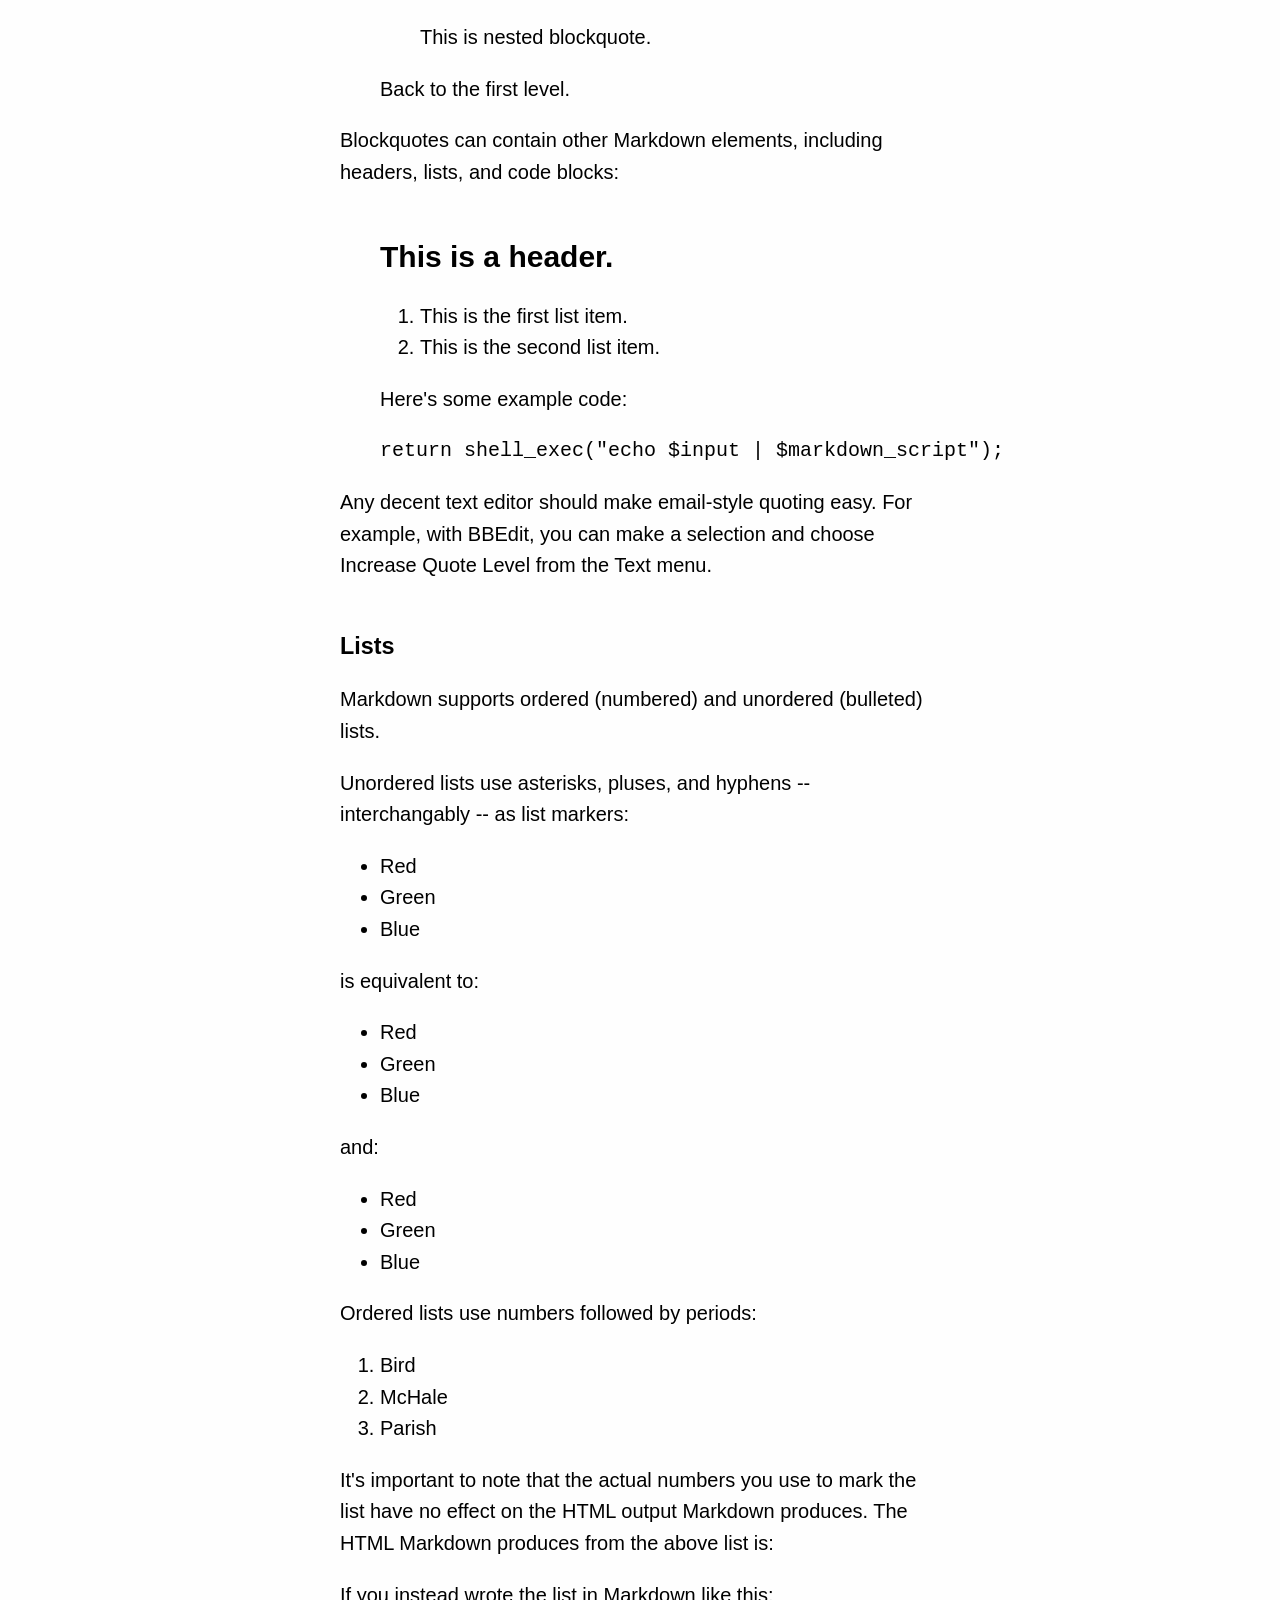
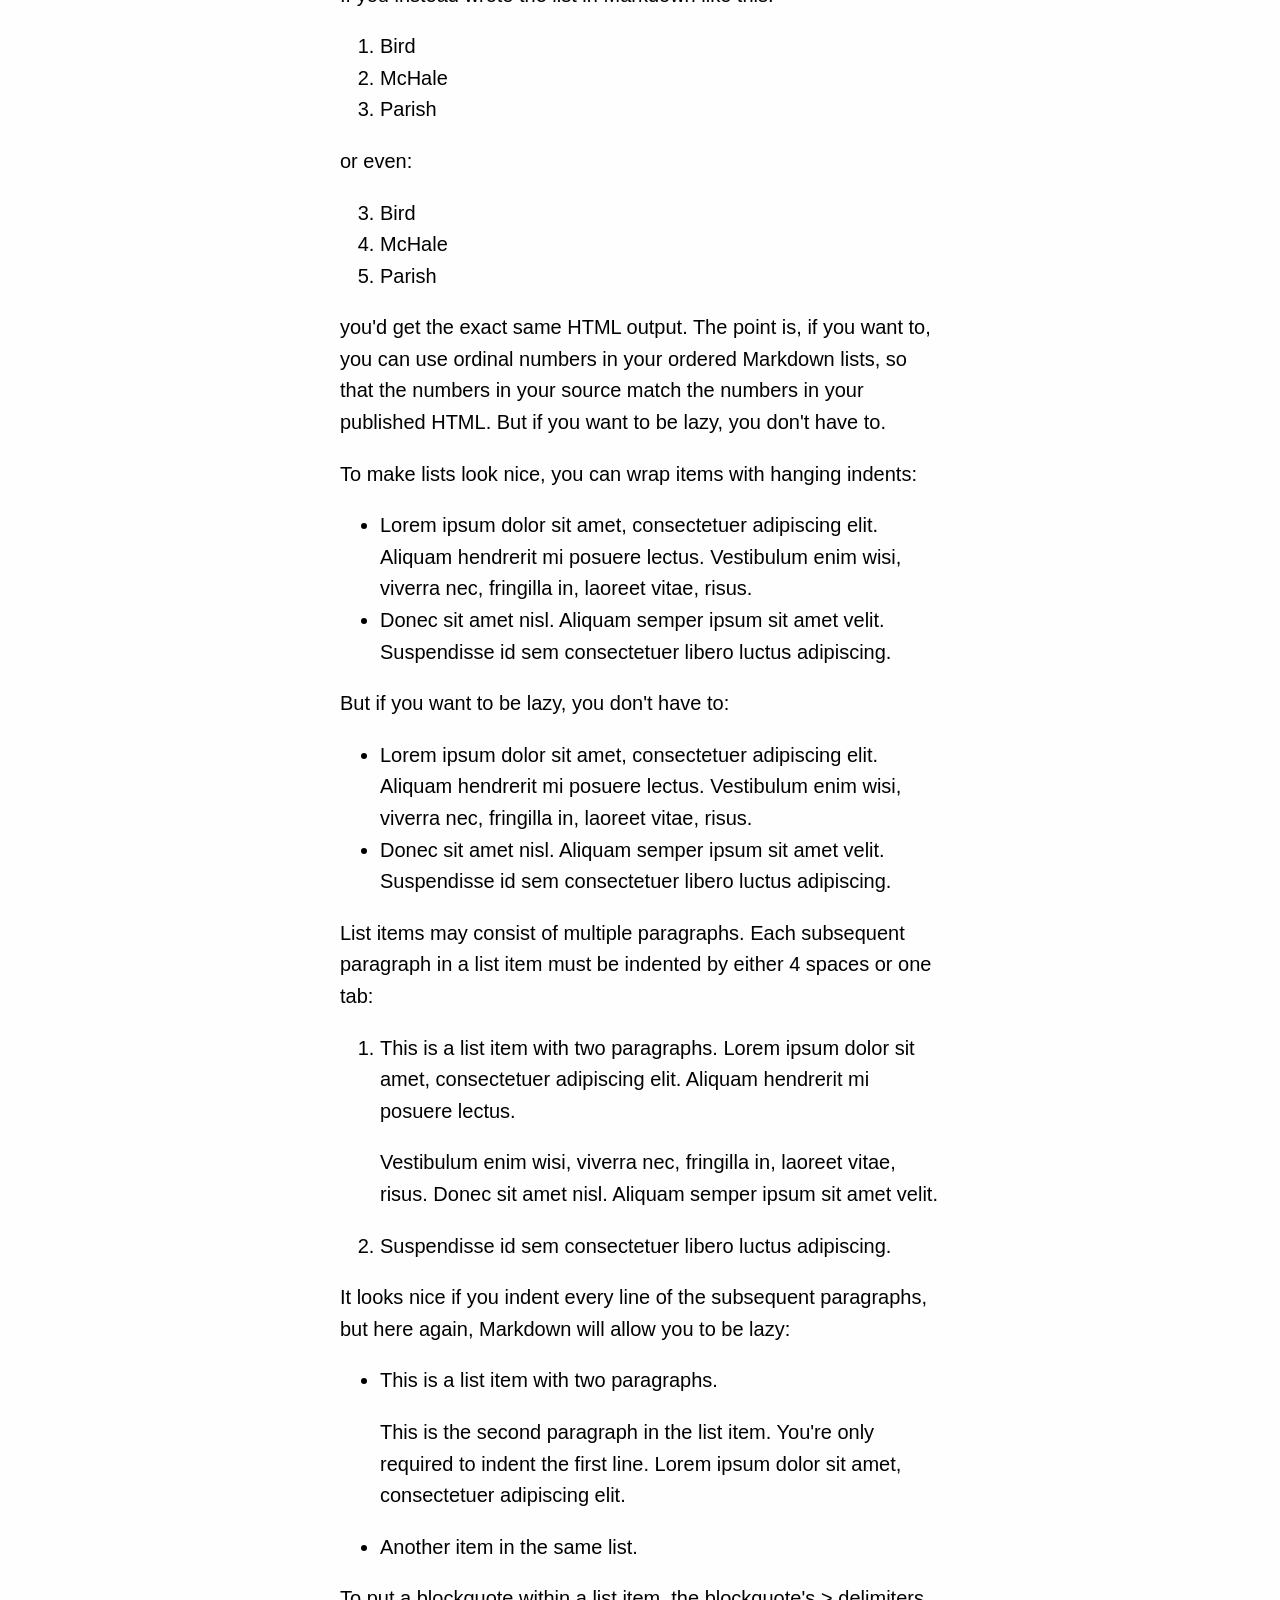
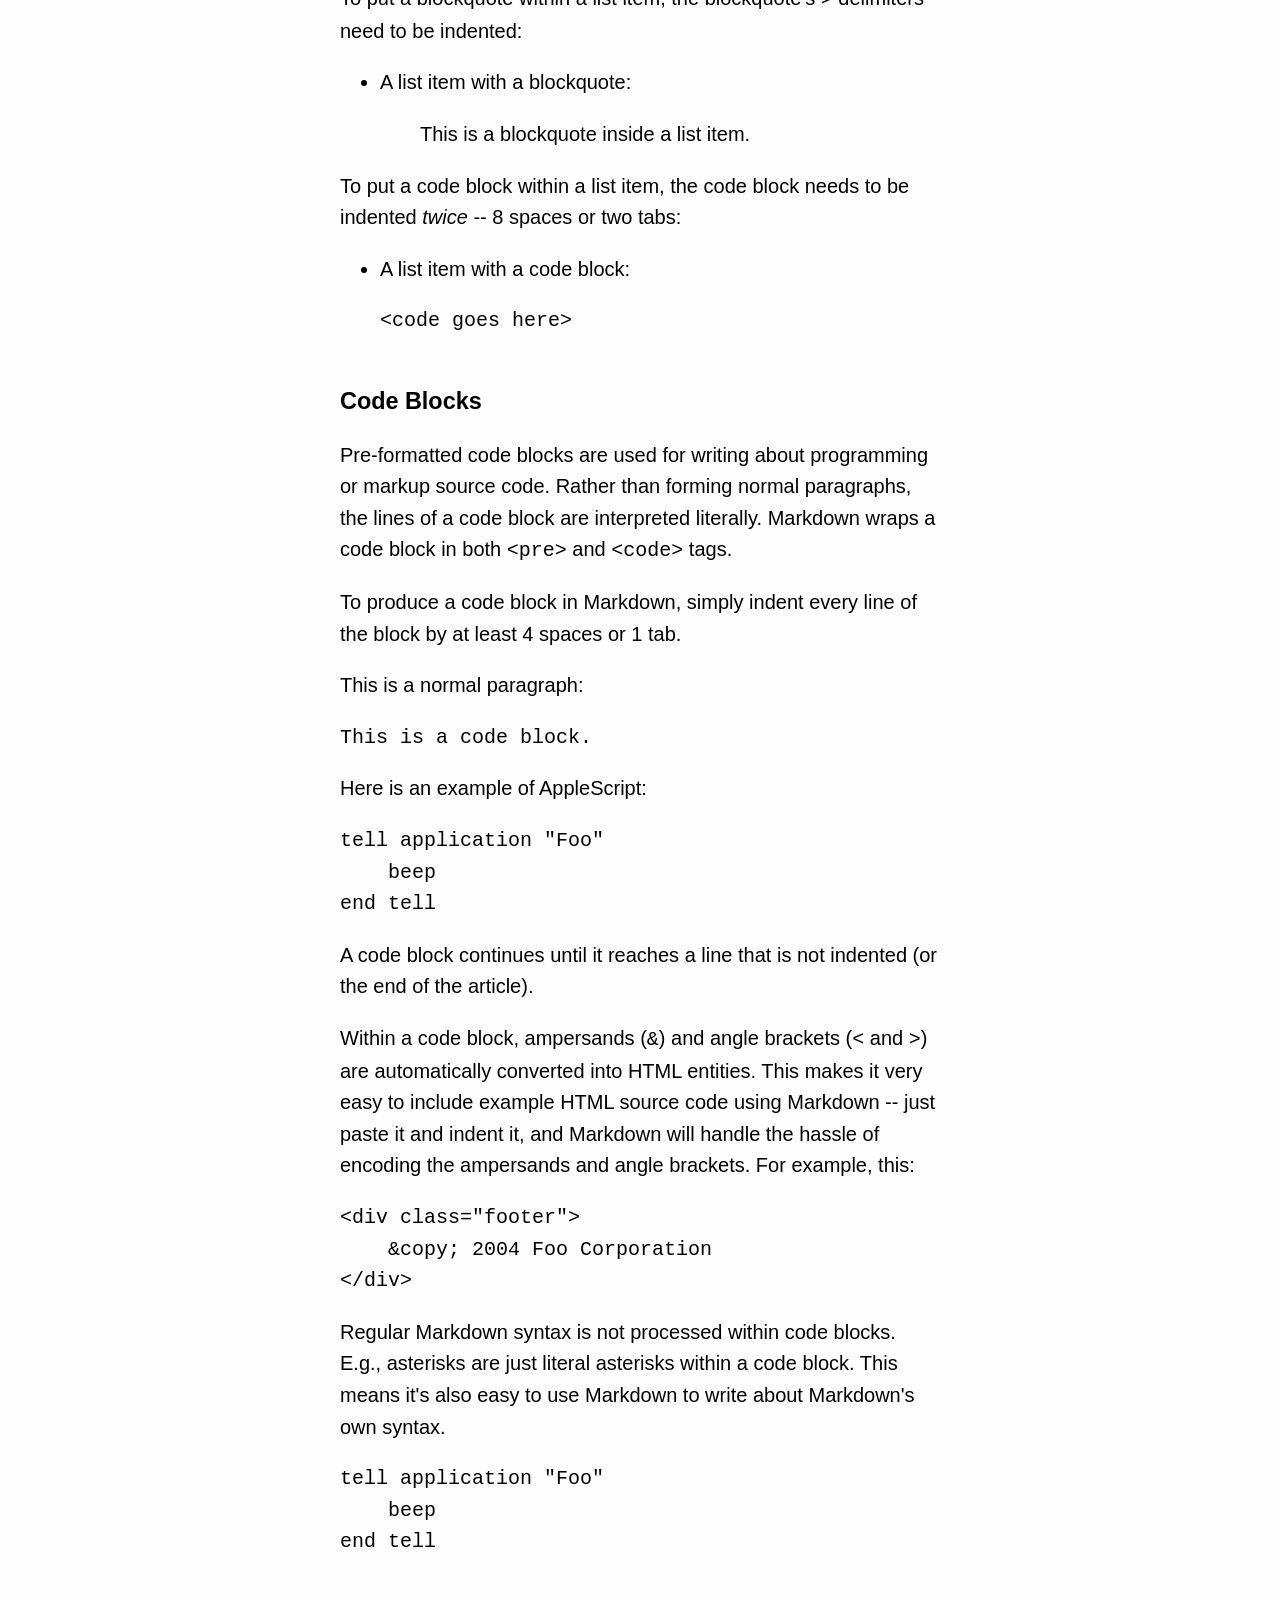
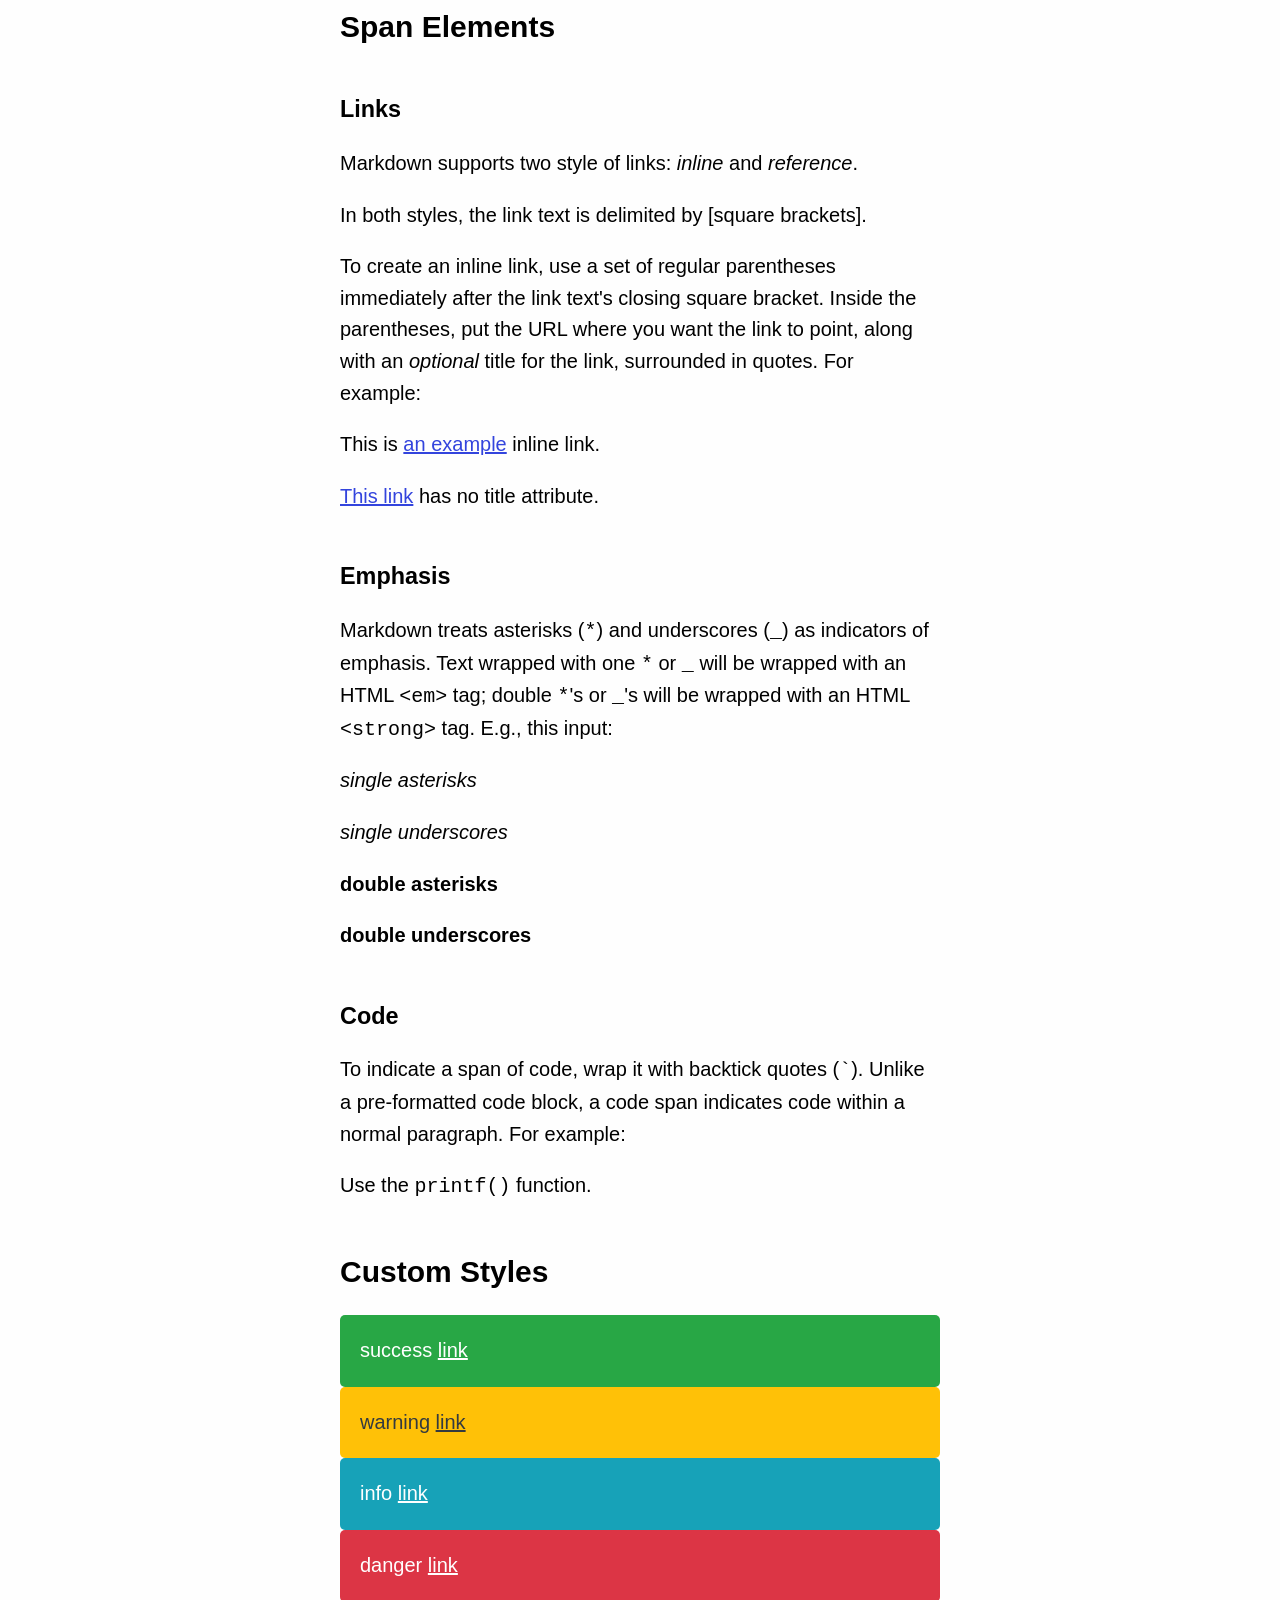
==== commit a5e9e354: "Fix color of links in background classes" ====
--- a/index.html
+++ b/index.html
@@ -316,6 +316,11 @@
 Unlike a pre-formatted code block, a code span indicates code within a
 normal paragraph. For example:</p>
 <p>Use the <code>printf()</code> function.</p>
+<h2>Custom Styles</h2>
+<aside class="success">success <a href="/">link</a></aside>
+<aside class="warning">warning <a href="/">link</a></aside>
+<aside class="info">info <a href="/">link</a></aside>
+<aside class="danger">danger <a href="/">link</a></aside>
     </main>
   </body>
 </html>
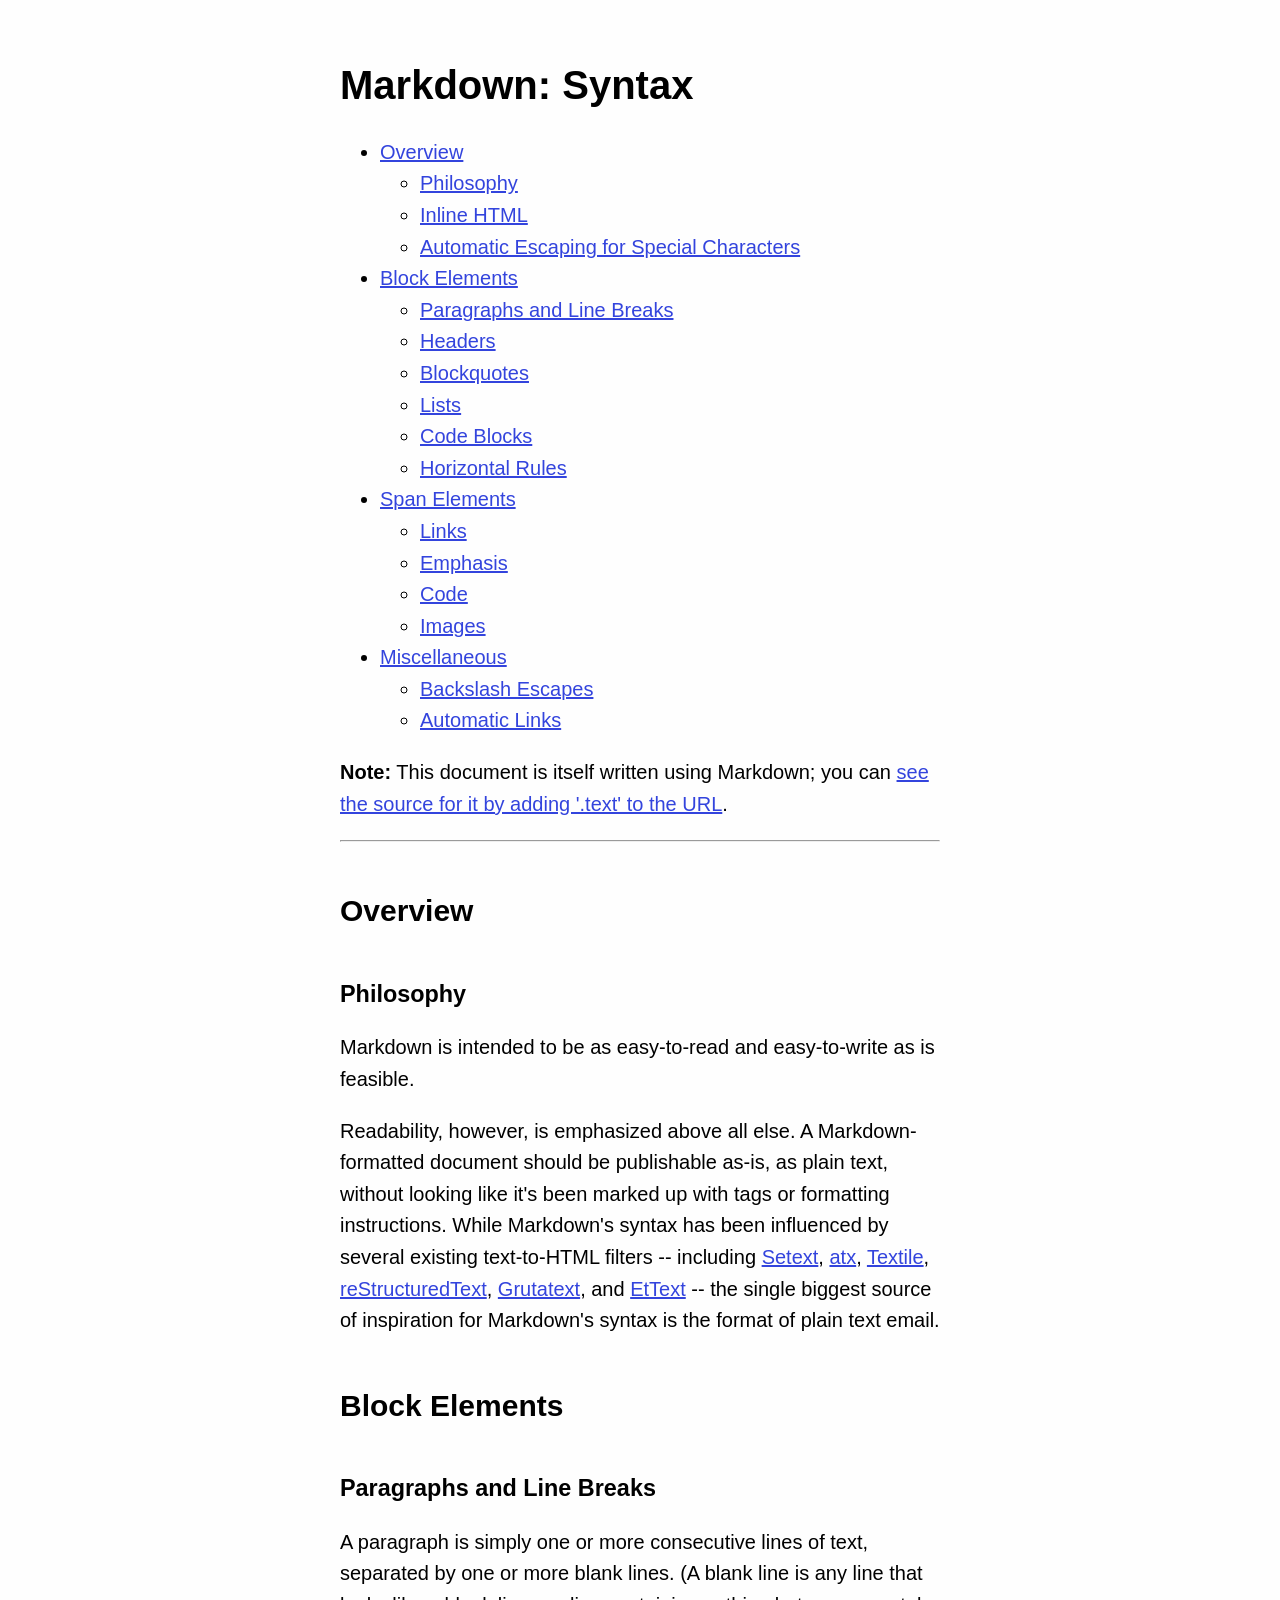
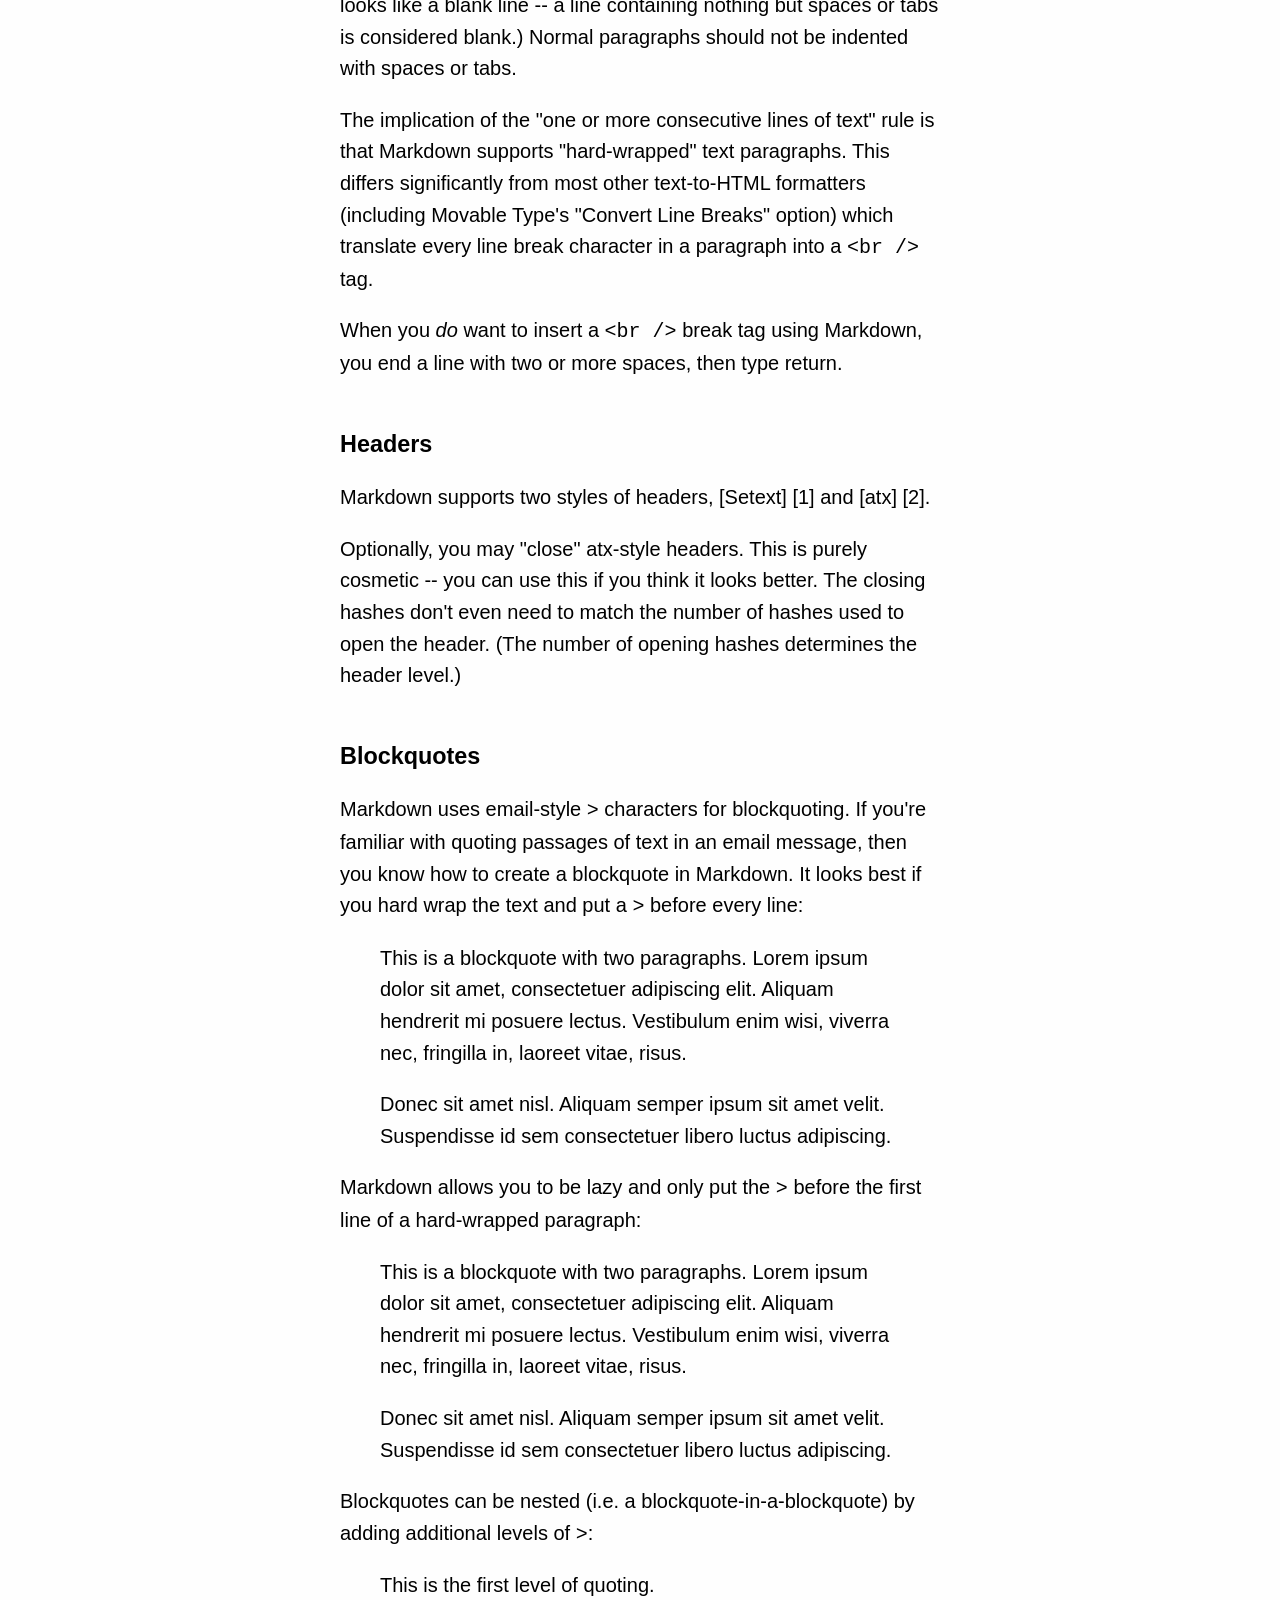
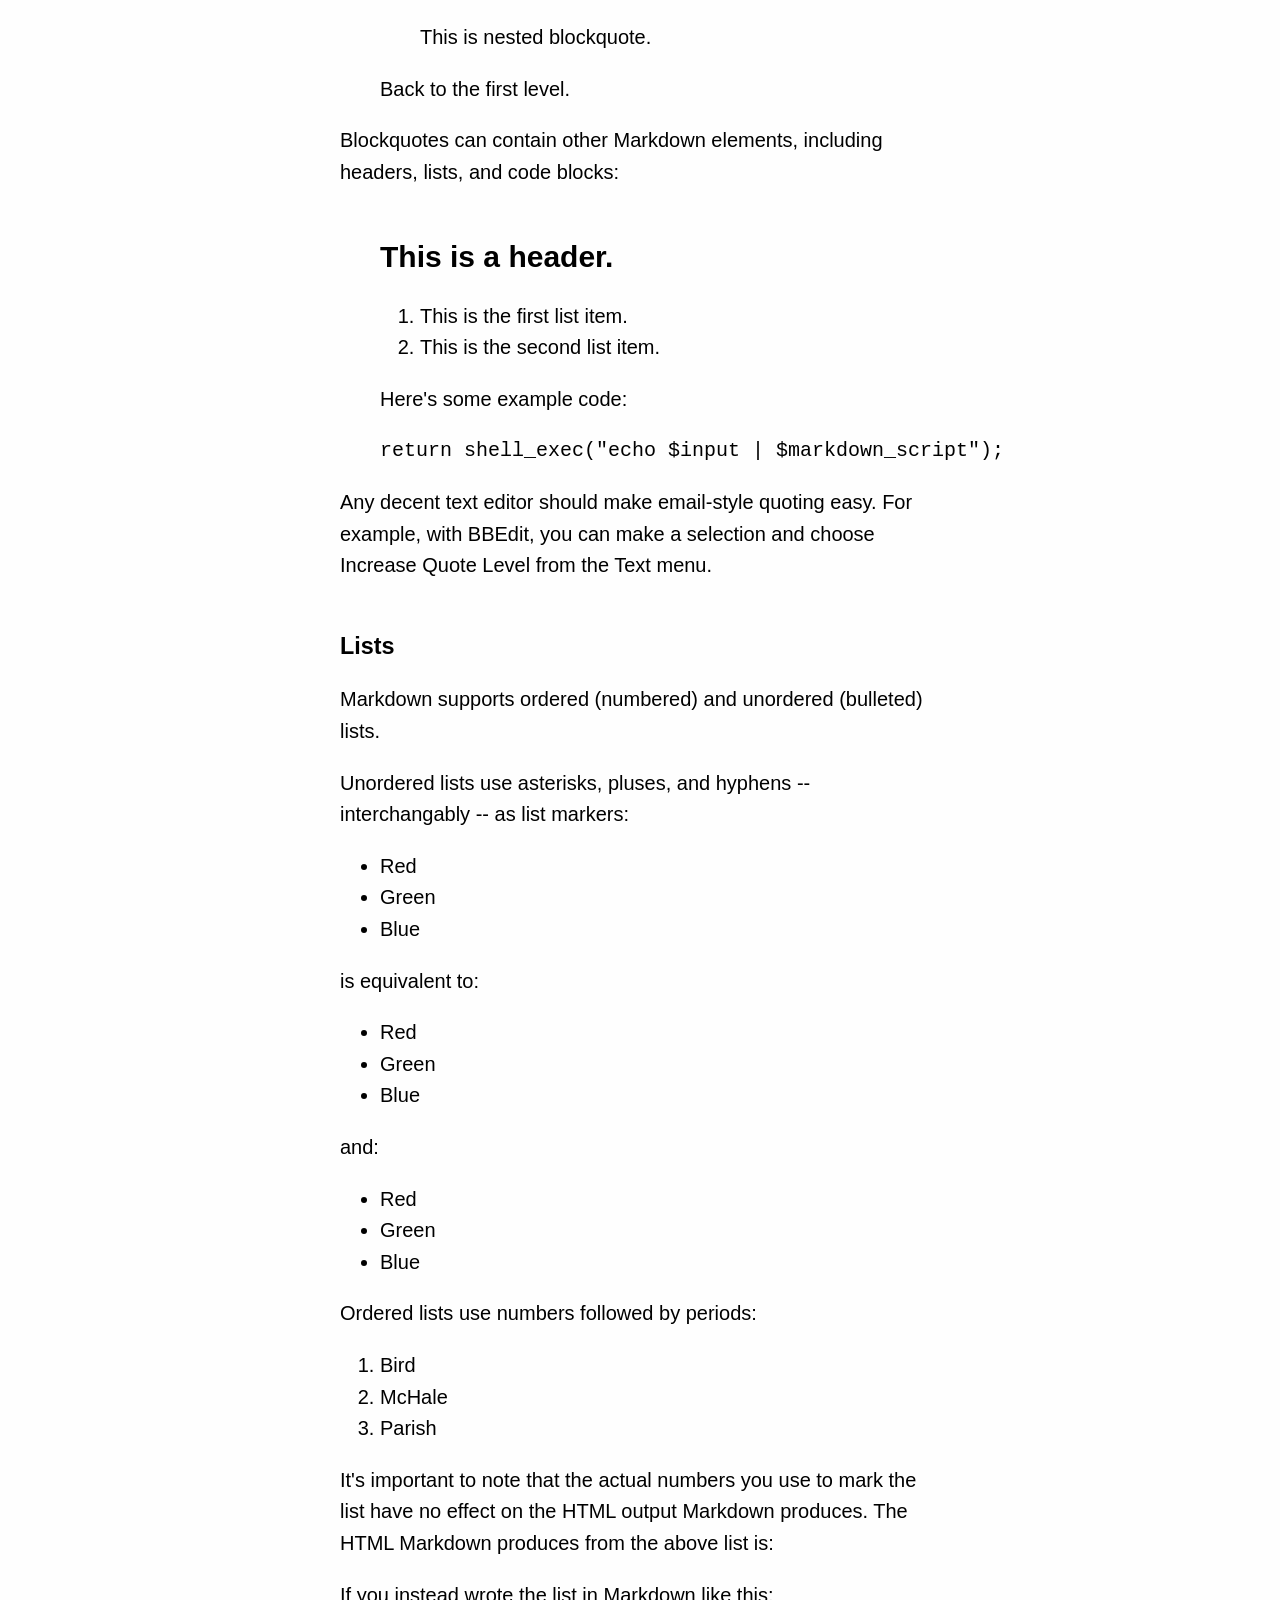
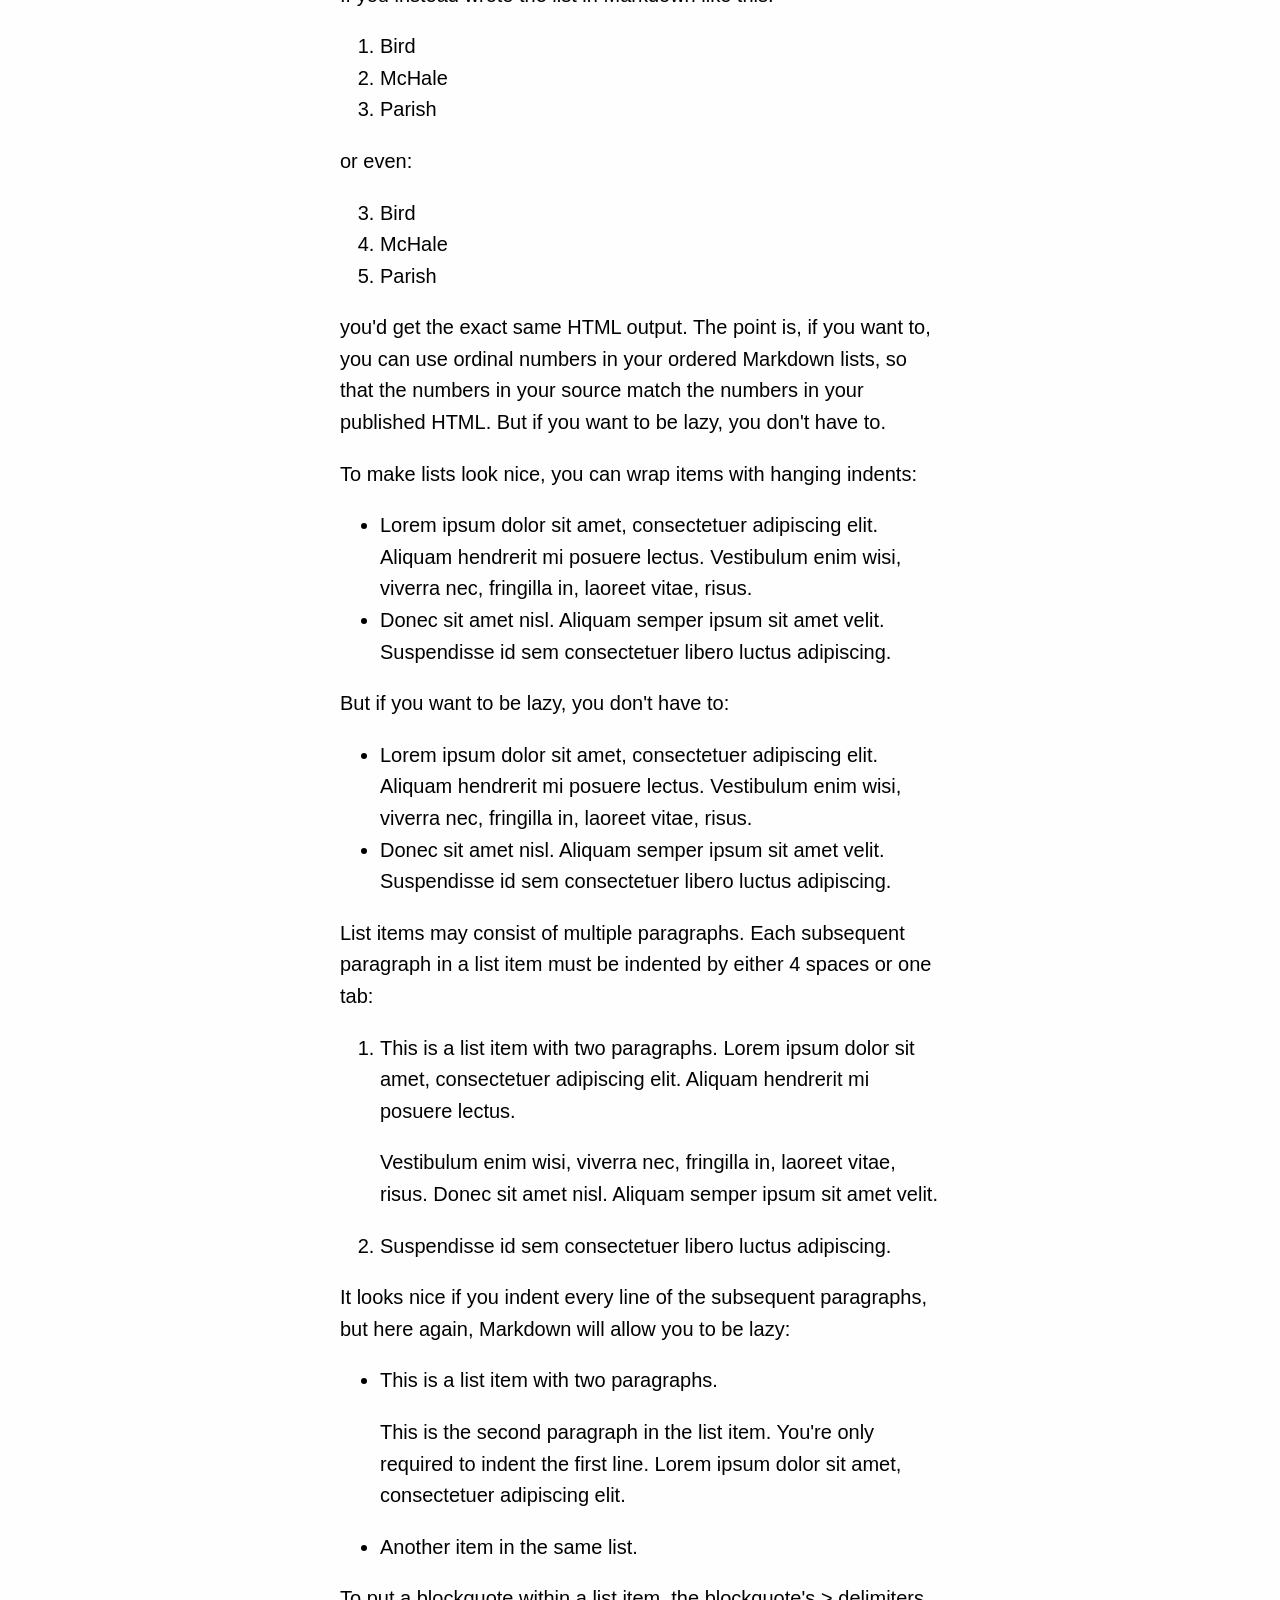
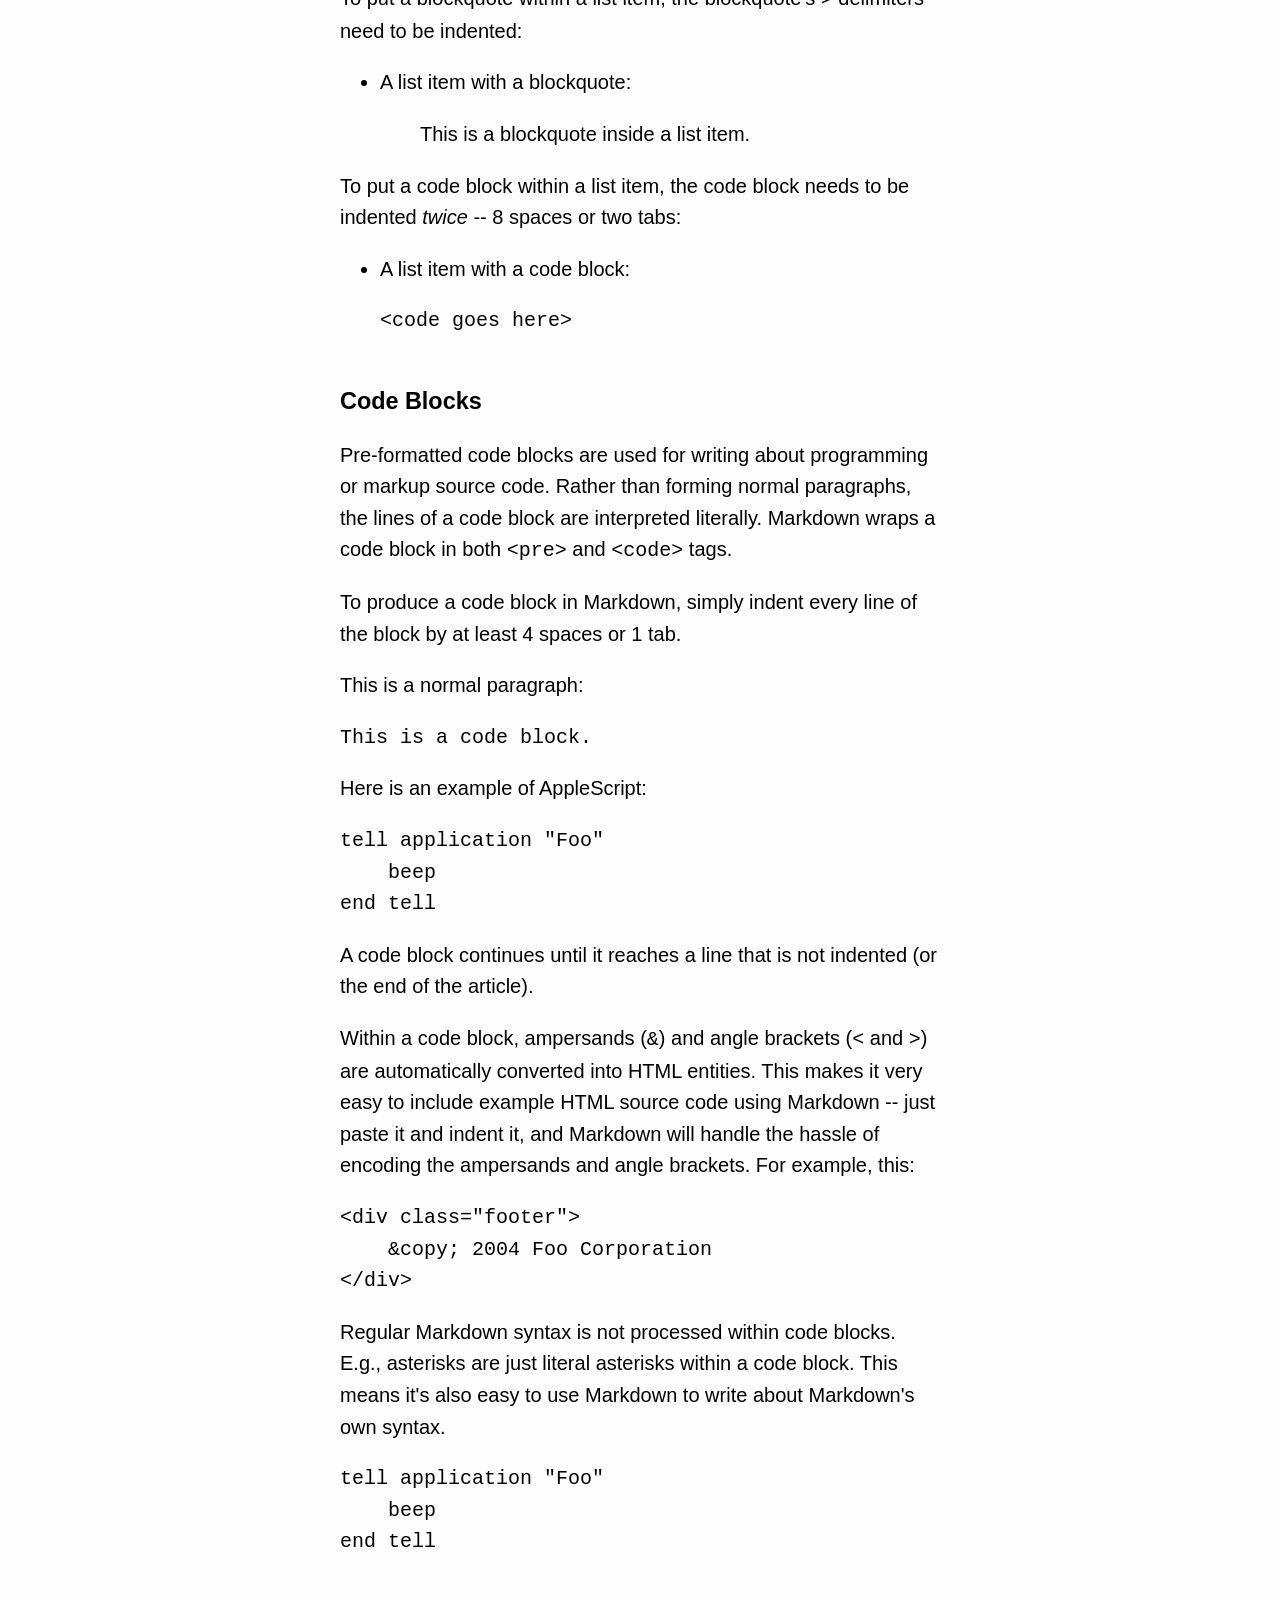
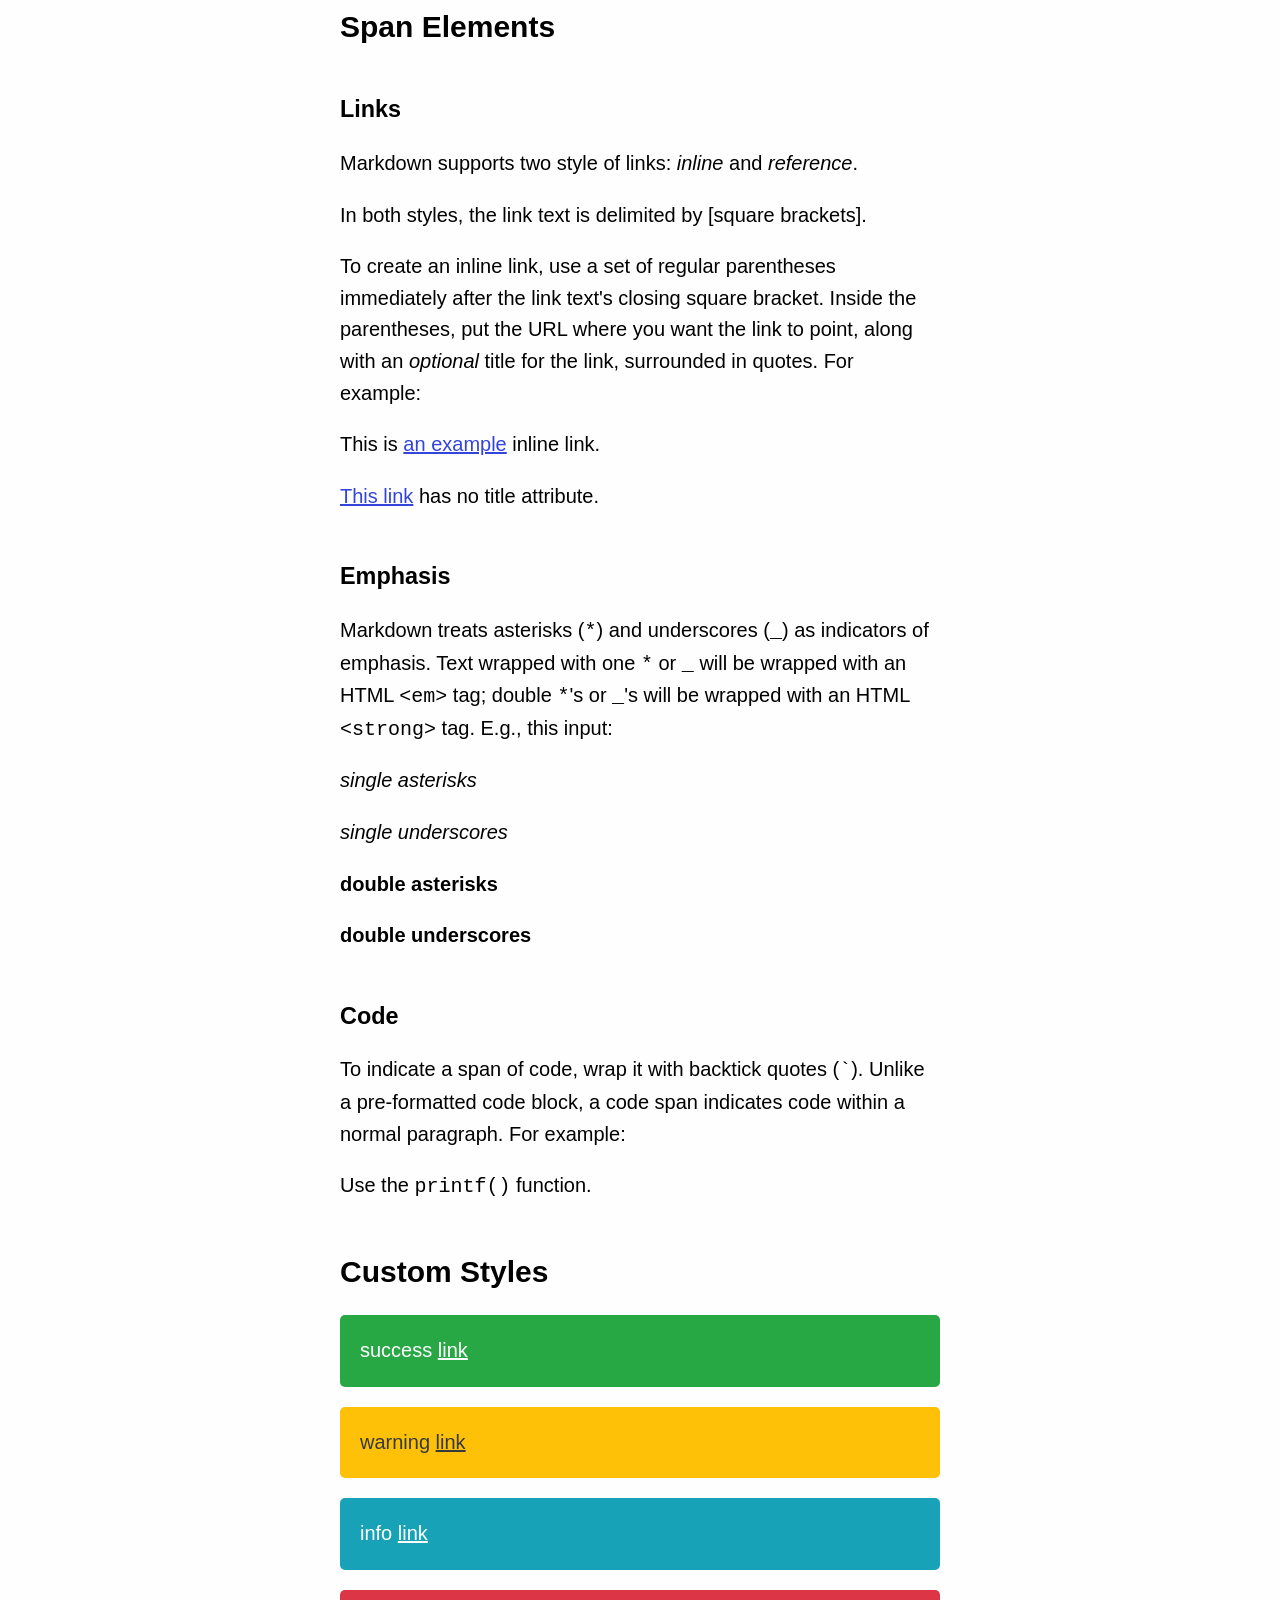
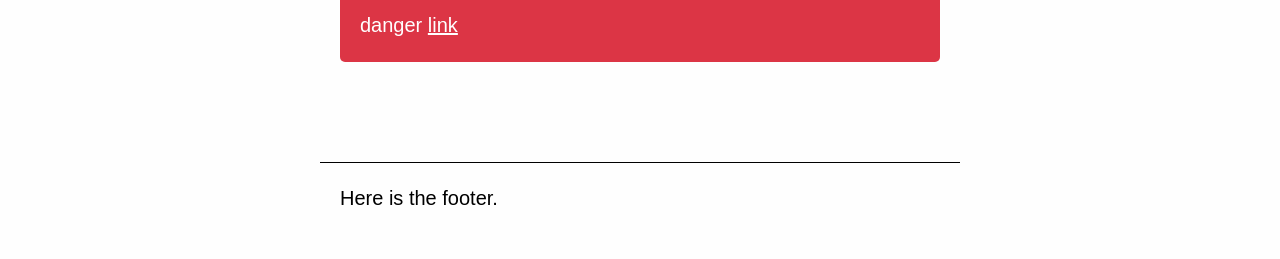
==== commit 3d3cd7d8: "Add margin-top and border-top to <footer>" ====
--- a/index.html
+++ b/index.html
@@ -322,5 +322,8 @@
 <aside class="info">info <a href="/">link</a></aside>
 <aside class="danger">danger <a href="/">link</a></aside>
     </main>
+    <footer>
+      <p>Here is the footer.</p>
+    </footer>
   </body>
 </html>
